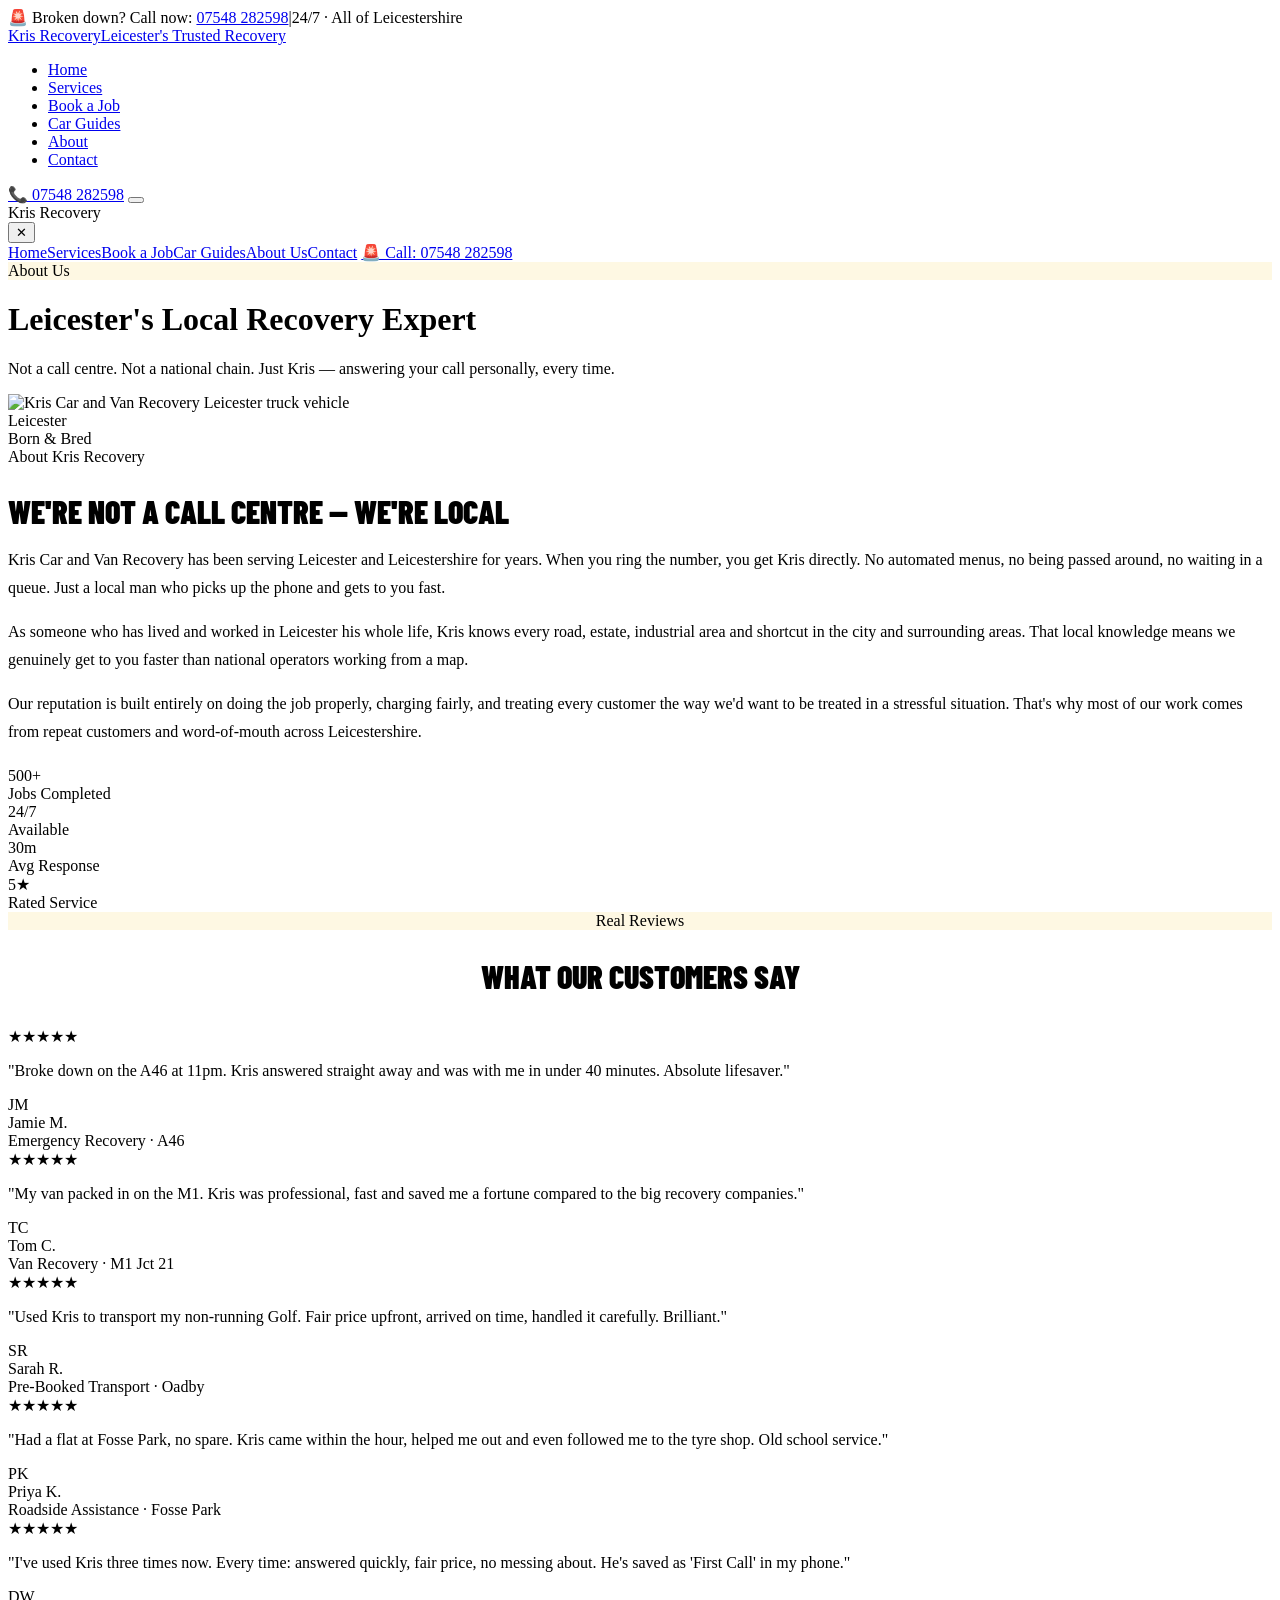
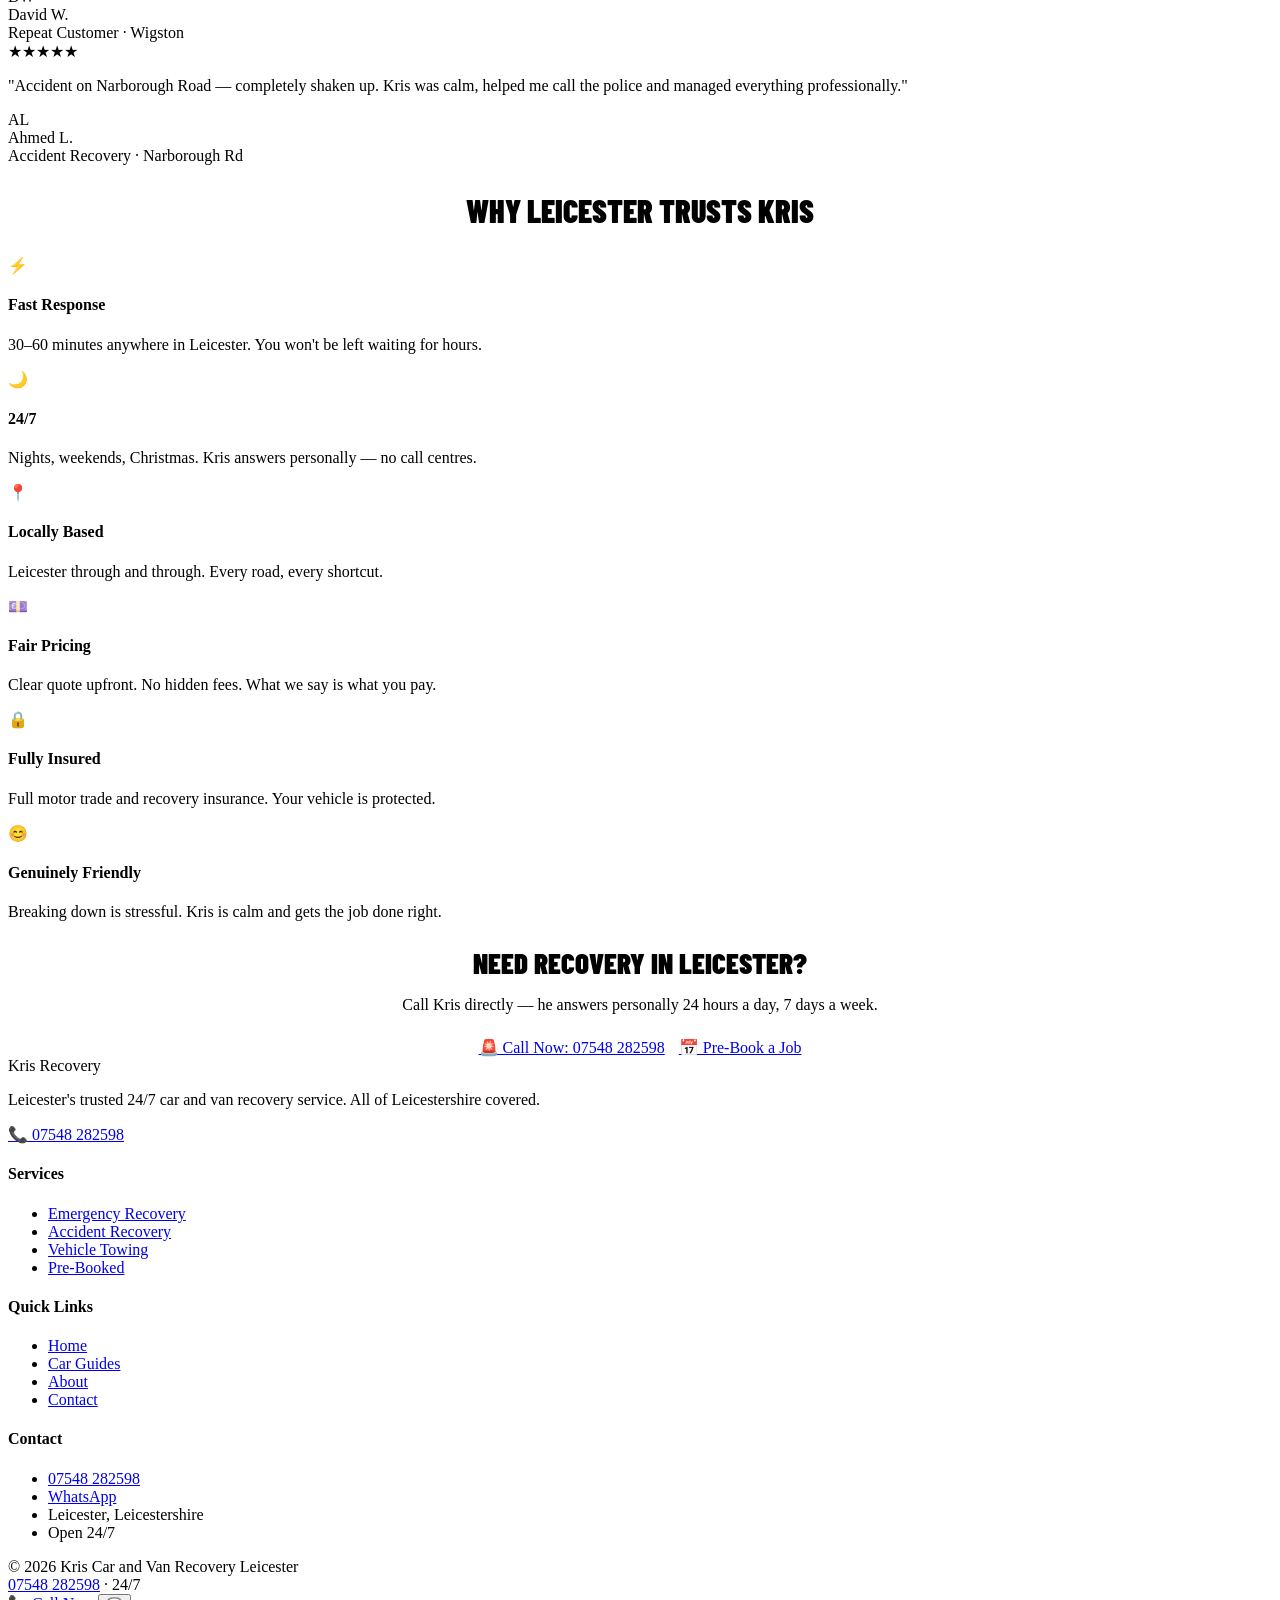
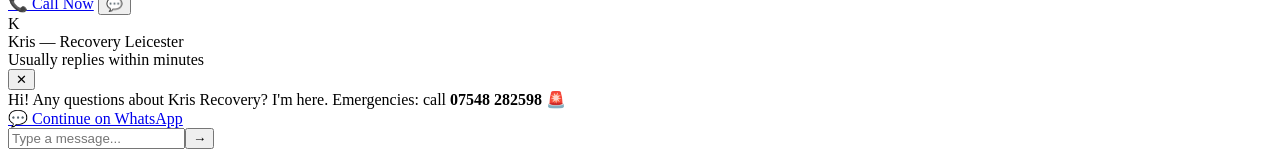
==== about.html @ b83d5dfd "Add files via upload" ====
<!DOCTYPE html>
<html lang="en">
<head>
<meta charset="UTF-8">
<meta name="viewport" content="width=device-width, initial-scale=1.0">
<meta name="theme-color" content="#0d1b2a">
<title>About Kris Recovery Leicester | Local Trusted Car &amp; Van Recovery Service</title>
<meta name="description" content="Kris Car and Van Recovery — Leicester's local, trusted 24/7 recovery service. Fully insured, fast response, fair pricing. Read customer reviews and find out why Leicester trusts Kris.">
<meta name="robots" content="index, follow">
<link rel="canonical" href="https://www.krisrecovery.co.uk/about.html">
<link rel="preconnect" href="https://fonts.googleapis.com">
<link rel="preconnect" href="https://fonts.gstatic.com" crossorigin>
<link href="https://fonts.googleapis.com/css2?family=Barlow+Condensed:wght@400;600;700;800;900&family=Barlow:wght@400;500;600;700&display=swap" rel="stylesheet">
<link rel="stylesheet" href="css/style.css">
</head>
<body>
<div class="topbar">🚨 Broken down? Call now: <a href="tel:07548282598">07548 282598</a><span class="sep">|</span>24/7 · All of Leicestershire</div>
<nav class="site-nav">
  <div class="nav-inner">
    <a href="index.html" class="nav-logo">Kris Recovery<span>Leicester's Trusted Recovery</span></a>
    <ul class="nav-links">
      <li><a href="index.html">Home</a></li>
      <li><a href="services.html">Services</a></li>
      <li><a href="booking.html">Book a Job</a></li>
      <li><a href="guides.html">Car Guides</a></li>
      <li><a href="about.html" class="active">About</a></li>
      <li><a href="contact.html">Contact</a></li>
    </ul>
    <a href="tel:07548282598" class="nav-phone">📞 07548 282598</a>
    <button class="hamburger" onclick="toggleMenu()"><span></span><span></span><span></span></button>
  </div>
</nav>
<nav class="mobile-nav" id="mobileNav">
  <div class="mobile-nav-top"><div class="mobile-nav-logo">Kris <span>Recovery</span></div><button class="mobile-nav-close" onclick="toggleMenu()">✕</button></div>
  <a href="index.html" onclick="toggleMenu()">Home</a><a href="services.html" onclick="toggleMenu()">Services</a><a href="booking.html" onclick="toggleMenu()">Book a Job</a><a href="guides.html" onclick="toggleMenu()">Car Guides</a><a href="about.html" onclick="toggleMenu()">About Us</a><a href="contact.html" onclick="toggleMenu()">Contact</a>
  <a href="tel:07548282598" class="mobile-call">🚨 Call: 07548 282598</a>
</nav>

<div class="page-hero">
  <div class="section-label" style="color:var(--yellow);background:rgba(245,197,24,0.12);border-color:rgba(245,197,24,0.3)">About Us</div>
  <h1>Leicester's Local Recovery Expert</h1>
  <p>Not a call centre. Not a national chain. Just Kris — answering your call personally, every time.</p>
</div>

<section>
  <div class="container">
    <div class="about-grid">
      <div class="about-img-wrap">
        <img src="https://images.unsplash.com/photo-1609521263047-f8f205293f24?w=700&q=80&auto=format&fit=crop" alt="Kris Car and Van Recovery Leicester truck vehicle" loading="lazy">
        <div class="about-float">Leicester<br>Born &amp; Bred</div>
      </div>
      <div>
        <div class="section-label">About Kris Recovery</div>
        <h2 style="font-family:'Barlow Condensed',sans-serif;font-size:2rem;font-weight:900;text-transform:uppercase;margin-bottom:14px">We're Not a Call Centre — We're Local</h2>
        <div class="section-divider"></div>
        <p style="color:var(--text2);margin-bottom:14px;line-height:1.74">Kris Car and Van Recovery has been serving Leicester and Leicestershire for years. When you ring the number, you get Kris directly. No automated menus, no being passed around, no waiting in a queue. Just a local man who picks up the phone and gets to you fast.</p>
        <p style="color:var(--text2);margin-bottom:14px;line-height:1.74">As someone who has lived and worked in Leicester his whole life, Kris knows every road, estate, industrial area and shortcut in the city and surrounding areas. That local knowledge means we genuinely get to you faster than national operators working from a map.</p>
        <p style="color:var(--text2);margin-bottom:22px;line-height:1.74">Our reputation is built entirely on doing the job properly, charging fairly, and treating every customer the way we'd want to be treated in a stressful situation. That's why most of our work comes from repeat customers and word-of-mouth across Leicestershire.</p>
        <div class="about-stats">
          <div class="astat"><div class="astat-num">500+</div><div class="astat-lbl">Jobs Completed</div></div>
          <div class="astat"><div class="astat-num">24/7</div><div class="astat-lbl">Available</div></div>
          <div class="astat"><div class="astat-num">30m</div><div class="astat-lbl">Avg Response</div></div>
          <div class="astat"><div class="astat-num">5★</div><div class="astat-lbl">Rated Service</div></div>
        </div>
      </div>
    </div>
  </div>
</section>

<!-- TESTIMONIALS -->
<section class="testimonials-section">
  <div class="container">
    <div style="text-align:center;margin-bottom:32px">
      <div class="section-label" style="color:var(--yellow);background:rgba(245,197,24,0.12);border-color:rgba(245,197,24,0.3)">Real Reviews</div>
      <h2 style="font-family:'Barlow Condensed',sans-serif;font-size:2rem;font-weight:900;text-transform:uppercase;color:var(--white)">What Our Customers Say</h2>
      <div class="section-divider center"></div>
    </div>
    <div class="testimonials-grid">
      <div class="tcard"><div class="tcard-stars">★★★★★</div><p class="tcard-text">"Broke down on the A46 at 11pm. Kris answered straight away and was with me in under 40 minutes. Absolute lifesaver."</p><div class="tcard-author"><div class="tcard-avatar">JM</div><div><div class="tcard-name">Jamie M.</div><div class="tcard-meta">Emergency Recovery · A46</div></div></div></div>
      <div class="tcard"><div class="tcard-stars">★★★★★</div><p class="tcard-text">"My van packed in on the M1. Kris was professional, fast and saved me a fortune compared to the big recovery companies."</p><div class="tcard-author"><div class="tcard-avatar">TC</div><div><div class="tcard-name">Tom C.</div><div class="tcard-meta">Van Recovery · M1 Jct 21</div></div></div></div>
      <div class="tcard"><div class="tcard-stars">★★★★★</div><p class="tcard-text">"Used Kris to transport my non-running Golf. Fair price upfront, arrived on time, handled it carefully. Brilliant."</p><div class="tcard-author"><div class="tcard-avatar">SR</div><div><div class="tcard-name">Sarah R.</div><div class="tcard-meta">Pre-Booked Transport · Oadby</div></div></div></div>
      <div class="tcard"><div class="tcard-stars">★★★★★</div><p class="tcard-text">"Had a flat at Fosse Park, no spare. Kris came within the hour, helped me out and even followed me to the tyre shop. Old school service."</p><div class="tcard-author"><div class="tcard-avatar">PK</div><div><div class="tcard-name">Priya K.</div><div class="tcard-meta">Roadside Assistance · Fosse Park</div></div></div></div>
      <div class="tcard"><div class="tcard-stars">★★★★★</div><p class="tcard-text">"I've used Kris three times now. Every time: answered quickly, fair price, no messing about. He's saved as 'First Call' in my phone."</p><div class="tcard-author"><div class="tcard-avatar">DW</div><div><div class="tcard-name">David W.</div><div class="tcard-meta">Repeat Customer · Wigston</div></div></div></div>
      <div class="tcard"><div class="tcard-stars">★★★★★</div><p class="tcard-text">"Accident on Narborough Road — completely shaken up. Kris was calm, helped me call the police and managed everything professionally."</p><div class="tcard-author"><div class="tcard-avatar">AL</div><div><div class="tcard-name">Ahmed L.</div><div class="tcard-meta">Accident Recovery · Narborough Rd</div></div></div></div>
    </div>
  </div>
</section>

<!-- WHY CHOOSE -->
<section class="why-section">
  <div class="container">
    <div style="text-align:center;margin-bottom:8px">
      <h2 style="font-family:'Barlow Condensed',sans-serif;font-size:2rem;font-weight:900;text-transform:uppercase;color:var(--white)">Why Leicester Trusts Kris</h2>
      <div class="section-divider center"></div>
    </div>
    <div class="why-grid">
      <div class="why-item"><div class="why-icon">⚡</div><h4>Fast Response</h4><p>30–60 minutes anywhere in Leicester. You won't be left waiting for hours.</p></div>
      <div class="why-item"><div class="why-icon">🌙</div><h4>24/7</h4><p>Nights, weekends, Christmas. Kris answers personally — no call centres.</p></div>
      <div class="why-item"><div class="why-icon">📍</div><h4>Locally Based</h4><p>Leicester through and through. Every road, every shortcut.</p></div>
      <div class="why-item"><div class="why-icon">💷</div><h4>Fair Pricing</h4><p>Clear quote upfront. No hidden fees. What we say is what you pay.</p></div>
      <div class="why-item"><div class="why-icon">🔒</div><h4>Fully Insured</h4><p>Full motor trade and recovery insurance. Your vehicle is protected.</p></div>
      <div class="why-item"><div class="why-icon">😊</div><h4>Genuinely Friendly</h4><p>Breaking down is stressful. Kris is calm and gets the job done right.</p></div>
    </div>
  </div>
</section>

<section>
  <div class="container" style="text-align:center">
    <h2 style="font-family:'Barlow Condensed',sans-serif;font-size:1.8rem;font-weight:900;text-transform:uppercase;margin-bottom:14px">Need Recovery in Leicester?</h2>
    <p style="color:var(--text2);margin-bottom:24px">Call Kris directly — he answers personally 24 hours a day, 7 days a week.</p>
    <div style="display:flex;gap:14px;justify-content:center;flex-wrap:wrap">
      <a href="tel:07548282598" class="btn btn-emergency btn-lg">🚨 Call Now: 07548 282598</a>
      <a href="booking.html" class="btn btn-dark btn-lg">📅 Pre-Book a Job</a>
    </div>
  </div>
</section>

<footer class="site-footer">
  <div class="container">
    <div class="footer-grid">
      <div class="footer-brand"><div class="footer-logo-txt">Kris <span>Recovery</span></div><p>Leicester's trusted 24/7 car and van recovery service. All of Leicestershire covered.</p><a href="tel:07548282598" class="footer-phone-link">📞 07548 282598</a></div>
      <div class="footer-col"><h4>Services</h4><ul><li><a href="services.html">Emergency Recovery</a></li><li><a href="services.html">Accident Recovery</a></li><li><a href="services.html">Vehicle Towing</a></li><li><a href="booking.html">Pre-Booked</a></li></ul></div>
      <div class="footer-col"><h4>Quick Links</h4><ul><li><a href="index.html">Home</a></li><li><a href="guides.html">Car Guides</a></li><li><a href="about.html">About</a></li><li><a href="contact.html">Contact</a></li></ul></div>
      <div class="footer-col"><h4>Contact</h4><ul><li><a href="tel:07548282598">07548 282598</a></li><li><a href="https://wa.me/447548282598">WhatsApp</a></li><li>Leicester, Leicestershire</li><li>Open 24/7</li></ul></div>
    </div>
    <div class="footer-bottom"><div>© 2026 Kris Car and Van Recovery Leicester</div><div><a href="tel:07548282598">07548 282598</a> · 24/7</div></div>
  </div>
</footer>
<a href="tel:07548282598" class="float-call">📞 <span class="fl-label">Call Now</span></a>
<button class="chat-fab" onclick="toggleChat()">💬<span class="chat-fab-badge" id="chatBadge"></span></button>
<div class="chat-window" id="chatWindow">
  <div class="chat-head"><div class="chat-av">K</div><div class="chat-head-info"><div class="chat-hn">Kris — Recovery Leicester</div><div class="chat-hs">Usually replies within minutes</div></div><button class="chat-close" onclick="toggleChat()">✕</button></div>
  <div class="chat-msgs" id="chatMsgs"><div class="cmsg bot">Hi! Any questions about Kris Recovery? I'm here. Emergencies: call <strong>07548 282598</strong> 🚨</div></div>
  <a href="https://wa.me/447548282598" target="_blank" class="chat-wa">💬 Continue on WhatsApp</a>
  <div class="chat-inp-wrap"><input type="text" class="chat-inp" id="chatInput" placeholder="Type a message..."><button class="chat-send" onclick="sendChat()">→</button></div>
</div>
<script src="js/main.js"></script>
</body>
</html>
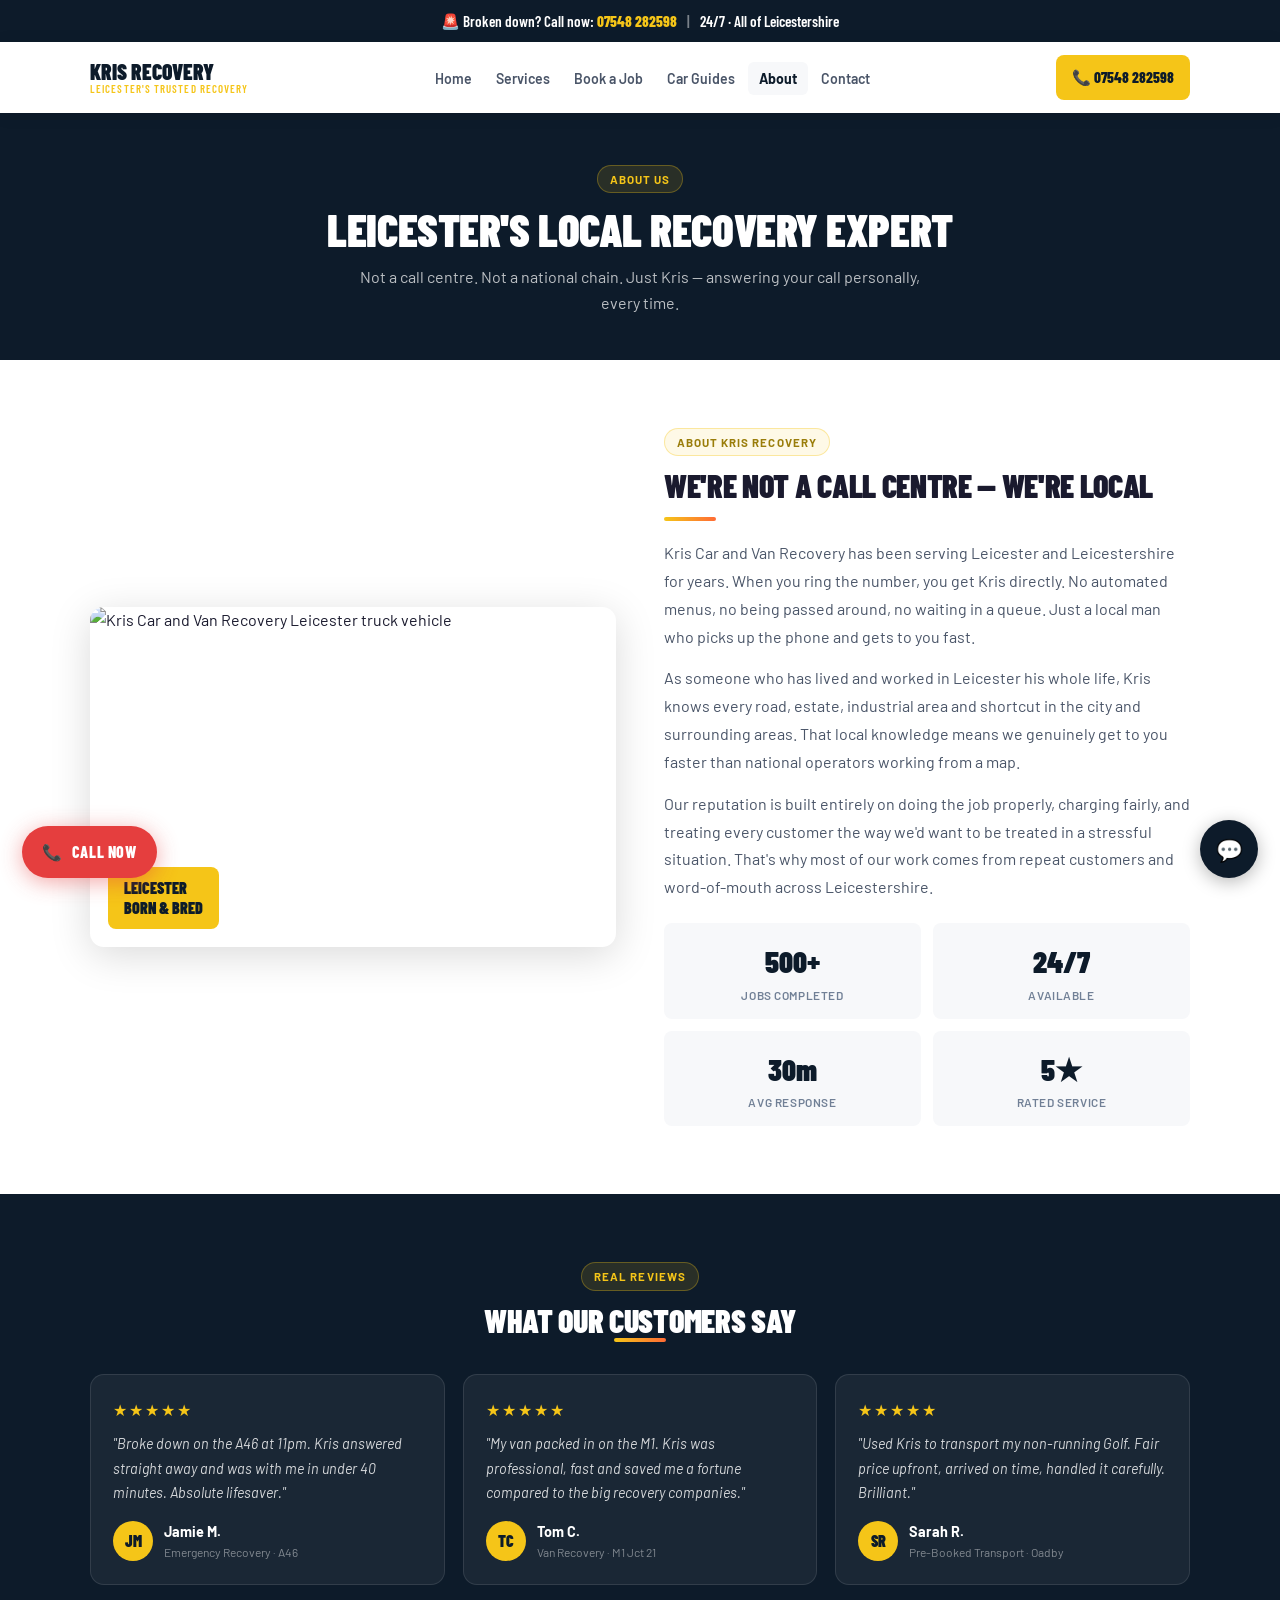
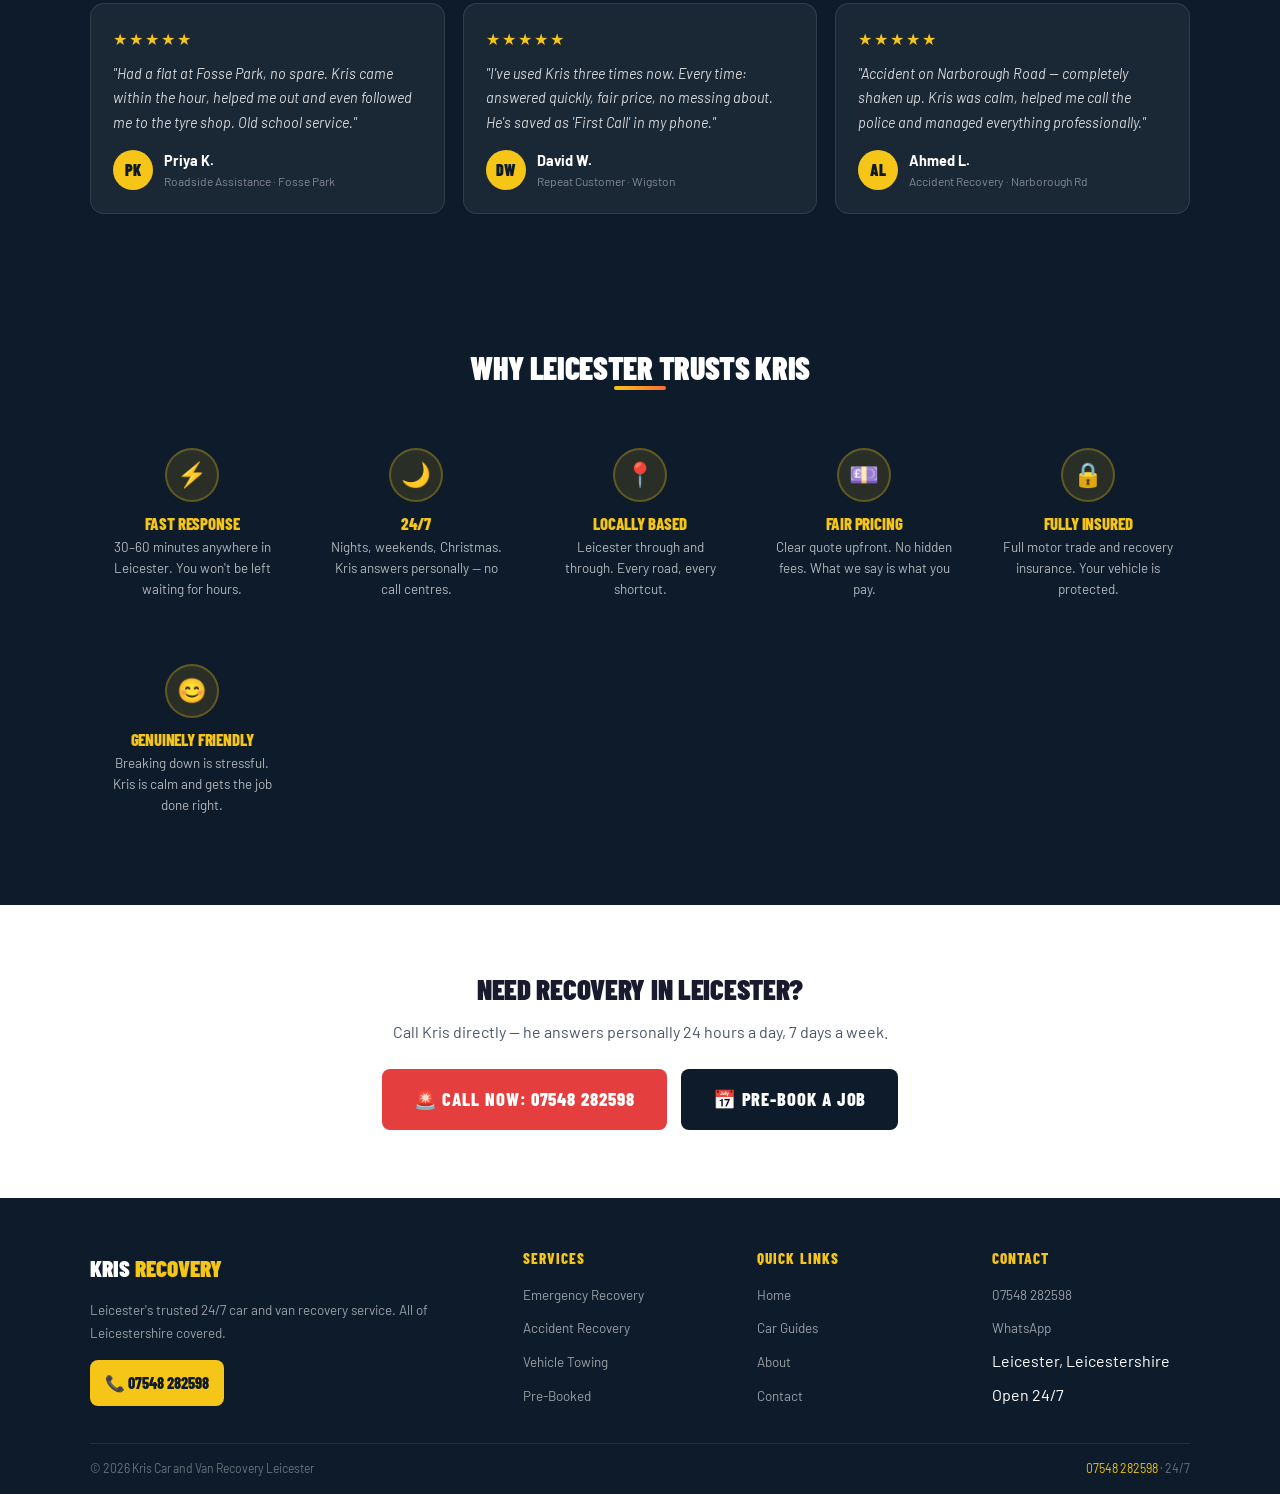
==== commit 3c608347: "Add files via upload" ====
--- a/about.html
+++ b/about.html
@@ -11,7 +11,7 @@
 <link rel="preconnect" href="https://fonts.googleapis.com">
 <link rel="preconnect" href="https://fonts.gstatic.com" crossorigin>
 <link href="https://fonts.googleapis.com/css2?family=Barlow+Condensed:wght@400;600;700;800;900&family=Barlow:wght@400;500;600;700&display=swap" rel="stylesheet">
-<link rel="stylesheet" href="css/style.css">
+<link rel="stylesheet" href="style.css">
 </head>
 <body>
 <div class="topbar">🚨 Broken down? Call now: <a href="tel:07548282598">07548 282598</a><span class="sep">|</span>24/7 · All of Leicestershire</div>
@@ -134,6 +134,6 @@
   <a href="https://wa.me/447548282598" target="_blank" class="chat-wa">💬 Continue on WhatsApp</a>
   <div class="chat-inp-wrap"><input type="text" class="chat-inp" id="chatInput" placeholder="Type a message..."><button class="chat-send" onclick="sendChat()">→</button></div>
 </div>
-<script src="js/main.js"></script>
+<script src="main.js"></script>
 </body>
 </html>
--- a/style.css
+++ b/style.css
@@ -0,0 +1,472 @@
+/* ═══════════════════════════════════════
+   KRIS CAR & VAN RECOVERY LEICESTER
+   Global Stylesheet — Mobile First
+   ═══════════════════════════════════════ */
+@import url('https://fonts.googleapis.com/css2?family=Barlow+Condensed:wght@400;600;700;800;900&family=Barlow:wght@400;500;600;700&display=swap');
+
+:root {
+  --navy:    #0d1b2a;
+  --navy2:   #1a2d42;
+  --navy3:   #243b55;
+  --yellow:  #f5c518;
+  --yellow2: #e6b800;
+  --orange:  #ff6b35;
+  --white:   #ffffff;
+  --off:     #f7f8fa;
+  --light:   #e8edf2;
+  --border:  #d1d9e0;
+  --text:    #1a1a2e;
+  --text2:   #4a5568;
+  --text3:   #718096;
+  --green:   #22c55e;
+  --red:     #e53e3e;
+  --r:       8px;
+  --r2:      14px;
+  --shadow:  0 2px 16px rgba(0,0,0,0.09);
+  --shadow2: 0 8px 40px rgba(0,0,0,0.15);
+}
+
+*, *::before, *::after { box-sizing: border-box; margin: 0; padding: 0; }
+html { scroll-behavior: smooth; -webkit-text-size-adjust: 100%; font-size: 16px; }
+body {
+  font-family: 'Barlow', sans-serif;
+  background: var(--white);
+  color: var(--text);
+  line-height: 1.6;
+  overflow-x: hidden;
+  -webkit-font-smoothing: antialiased;
+}
+img { max-width: 100%; height: auto; display: block; }
+a { color: inherit; text-decoration: none; }
+ul { list-style: none; }
+button { cursor: pointer; font-family: inherit; }
+input, select, textarea { font-family: inherit; }
+
+/* ── TYPOGRAPHY ── */
+h1, h2, h3, h4, h5 {
+  font-family: 'Barlow Condensed', sans-serif;
+  line-height: 1.1;
+  letter-spacing: -0.01em;
+}
+.section-label {
+  display: inline-flex; align-items: center; gap: 6px;
+  background: rgba(245,197,24,0.1); border: 1px solid rgba(245,197,24,0.35);
+  color: #9a7d0a; padding: 4px 12px; border-radius: 20px;
+  font-size: 0.72rem; font-weight: 700; text-transform: uppercase;
+  letter-spacing: 0.09em; margin-bottom: 12px;
+}
+.section-divider {
+  height: 4px; width: 52px;
+  background: linear-gradient(90deg, var(--yellow), var(--orange));
+  border-radius: 2px; margin-bottom: 18px;
+}
+.section-divider.center { margin-left: auto; margin-right: auto; }
+
+/* ── LAYOUT ── */
+.container     { max-width: 1140px; margin: 0 auto; padding: 0 20px; }
+.container--sm { max-width: 780px;  margin: 0 auto; padding: 0 20px; }
+section        { padding: 68px 0; }
+@media (max-width: 768px) { section { padding: 44px 0; } }
+
+/* ── BUTTONS ── */
+.btn {
+  display: inline-flex; align-items: center; justify-content: center; gap: 8px;
+  padding: 13px 26px; border-radius: var(--r);
+  font-family: 'Barlow Condensed', sans-serif; font-weight: 800;
+  font-size: 1.05rem; text-transform: uppercase; letter-spacing: 0.05em;
+  transition: all 0.18s; border: none; white-space: nowrap; text-decoration: none;
+}
+.btn-emergency {
+  background: var(--red); color: var(--white);
+  box-shadow: 0 0 0 0 rgba(229,62,62,0.45);
+  animation: emg-pulse 2.2s infinite;
+}
+.btn-emergency:hover { background: #c53030; transform: translateY(-2px); text-decoration: none; color: var(--white); }
+@keyframes emg-pulse {
+  0%, 100% { box-shadow: 0 0 0 0 rgba(229,62,62,0.45); }
+  55%       { box-shadow: 0 0 0 14px rgba(229,62,62,0); }
+}
+.btn-primary { background: var(--yellow); color: var(--navy); }
+.btn-primary:hover { background: var(--yellow2); transform: translateY(-2px); text-decoration: none; color: var(--navy); }
+.btn-dark { background: var(--navy); color: var(--white); }
+.btn-dark:hover { background: var(--navy2); transform: translateY(-2px); text-decoration: none; color: var(--white); }
+.btn-outline { background: transparent; color: var(--white); border: 2px solid rgba(255,255,255,0.45); }
+.btn-outline:hover { border-color: var(--yellow); color: var(--yellow); text-decoration: none; }
+.btn-lg  { padding: 16px 32px; font-size: 1.15rem; }
+.btn-xl  { padding: 20px 42px; font-size: 1.3rem; }
+.btn-block { width: 100%; }
+
+/* ── TOP BAR ── */
+.topbar {
+  background: var(--navy); color: var(--white);
+  text-align: center; padding: 9px 20px;
+  font-family: 'Barlow Condensed', sans-serif; font-size: 0.95rem; font-weight: 600;
+}
+.topbar a { color: var(--yellow); font-weight: 800; }
+.topbar .sep { opacity: 0.45; margin: 0 10px; }
+
+/* ── NAV ── */
+.site-nav {
+  background: var(--white); box-shadow: var(--shadow);
+  position: sticky; top: 0; z-index: 200;
+}
+.nav-inner {
+  display: flex; align-items: center; justify-content: space-between;
+  padding: 13px 20px; max-width: 1140px; margin: 0 auto; gap: 12px;
+}
+.nav-logo {
+  font-family: 'Barlow Condensed', sans-serif; font-weight: 900;
+  font-size: 1.35rem; text-transform: uppercase; color: var(--navy);
+  line-height: 1.1; text-decoration: none;
+}
+.nav-logo span { color: var(--yellow); display: block; font-size: 0.68rem; font-weight: 600; letter-spacing: 0.1em; }
+.nav-links { display: flex; gap: 2px; align-items: center; }
+.nav-links a {
+  padding: 8px 11px; border-radius: 6px; font-weight: 600; font-size: 0.88rem;
+  color: var(--text2); transition: all 0.18s;
+}
+.nav-links a:hover, .nav-links a.active { color: var(--navy); background: var(--off); text-decoration: none; }
+.nav-links a.active { font-weight: 700; }
+.nav-phone {
+  display: flex; align-items: center; gap: 7px;
+  background: var(--yellow); color: var(--navy);
+  padding: 10px 16px; border-radius: var(--r);
+  font-family: 'Barlow Condensed', sans-serif; font-weight: 800; font-size: 0.95rem;
+  text-transform: uppercase; transition: all 0.18s; white-space: nowrap;
+  text-decoration: none;
+}
+.nav-phone:hover { background: var(--yellow2); transform: translateY(-1px); text-decoration: none; color: var(--navy); }
+.hamburger { display: none; flex-direction: column; gap: 5px; padding: 8px; border: none; background: none; }
+.hamburger span { width: 24px; height: 2px; background: var(--navy); border-radius: 2px; transition: all 0.3s; display: block; }
+
+/* ── MOBILE MENU ── */
+.mobile-nav {
+  display: none; position: fixed; inset: 0; background: var(--navy);
+  z-index: 300; flex-direction: column; padding: 20px;
+  overflow-y: auto;
+}
+.mobile-nav.open { display: flex; }
+.mobile-nav-top { display: flex; justify-content: space-between; align-items: center; margin-bottom: 24px; }
+.mobile-nav-logo { font-family: 'Barlow Condensed', sans-serif; font-size: 1.3rem; font-weight: 900; color: var(--white); text-transform: uppercase; }
+.mobile-nav-logo span { color: var(--yellow); }
+.mobile-nav-close { background: none; border: none; color: var(--white); font-size: 1.8rem; padding: 4px; line-height: 1; }
+.mobile-nav a {
+  color: var(--white); font-family: 'Barlow Condensed', sans-serif;
+  font-size: 1.6rem; font-weight: 700; text-transform: uppercase;
+  padding: 14px 0; border-bottom: 1px solid rgba(255,255,255,0.1);
+  display: block; text-decoration: none;
+}
+.mobile-nav a:hover { color: var(--yellow); }
+.mobile-call {
+  margin-top: 24px; background: var(--red); color: var(--white);
+  text-align: center; border-radius: var(--r); padding: 16px;
+  font-family: 'Barlow Condensed', sans-serif; font-size: 1.4rem; font-weight: 900;
+  text-transform: uppercase; animation: emg-pulse 2.2s infinite;
+  text-decoration: none; display: block;
+}
+
+/* ── EMERGENCY STRIP ── */
+.emg-strip {
+  background: var(--red); color: var(--white);
+  text-align: center; padding: 11px 20px;
+  font-family: 'Barlow Condensed', sans-serif; font-weight: 800;
+  font-size: 1.05rem; text-transform: uppercase; letter-spacing: 0.05em;
+}
+.emg-strip a { color: var(--yellow); font-size: 1.15rem; }
+
+/* ── PAGE HERO (inner pages) ── */
+.page-hero {
+  background: var(--navy); color: var(--white);
+  padding: 52px 20px 44px; text-align: center;
+}
+.page-hero h1 { font-size: clamp(1.8rem, 4vw, 2.8rem); font-weight: 900; text-transform: uppercase; color: var(--white); margin-bottom: 10px; }
+.page-hero p  { color: rgba(255,255,255,0.72); max-width: 560px; margin: 0 auto; font-size: 1rem; }
+
+/* ── WHY SECTION ── */
+.why-section { background: var(--navy); color: var(--white); }
+.why-grid { display: grid; grid-template-columns: repeat(auto-fit, minmax(180px, 1fr)); gap: 20px; margin-top: 36px; }
+.why-item { text-align: center; padding: 22px 14px; }
+.why-icon {
+  width: 54px; height: 54px; background: rgba(245,197,24,0.12);
+  border: 2px solid rgba(245,197,24,0.28); border-radius: 50%;
+  display: flex; align-items: center; justify-content: center;
+  margin: 0 auto 12px; font-size: 1.5rem;
+}
+.why-item h4 { font-family: 'Barlow Condensed', sans-serif; font-size: 1.05rem; font-weight: 800; text-transform: uppercase; margin-bottom: 5px; color: var(--yellow); }
+.why-item p  { font-size: 0.84rem; color: rgba(255,255,255,0.68); line-height: 1.55; }
+
+/* ── TESTIMONIALS ── */
+.testimonials-section { background: var(--navy); color: var(--white); }
+.testimonials-grid { display: grid; grid-template-columns: repeat(auto-fit, minmax(272px, 1fr)); gap: 18px; margin-top: 32px; }
+.tcard {
+  background: rgba(255,255,255,0.055); border: 1px solid rgba(255,255,255,0.1);
+  border-radius: var(--r2); padding: 22px;
+}
+.tcard-stars  { color: var(--yellow); font-size: 1rem; letter-spacing: 2px; margin-bottom: 10px; }
+.tcard-text   { font-size: 0.9rem; line-height: 1.7; color: rgba(255,255,255,0.82); margin-bottom: 14px; font-style: italic; }
+.tcard-author { display: flex; align-items: center; gap: 11px; }
+.tcard-avatar {
+  width: 40px; height: 40px; border-radius: 50%; background: var(--yellow);
+  display: flex; align-items: center; justify-content: center;
+  font-family: 'Barlow Condensed', sans-serif; font-weight: 900; font-size: 1rem; color: var(--navy); flex-shrink: 0;
+}
+.tcard-name { font-weight: 700; font-size: 0.9rem; color: var(--white); }
+.tcard-meta { font-size: 0.75rem; color: rgba(255,255,255,0.45); }
+
+/* ── AREAS ── */
+.areas-grid { display: grid; grid-template-columns: repeat(auto-fill, minmax(155px, 1fr)); gap: 9px; margin-top: 26px; }
+.area-tag {
+  background: var(--white); border: 1.5px solid var(--border);
+  border-radius: var(--r); padding: 9px 12px; text-align: center;
+  font-weight: 600; font-size: 0.86rem; color: var(--text2); transition: all 0.18s;
+}
+.area-tag:hover { border-color: var(--yellow); color: var(--navy); background: rgba(245,197,24,0.05); }
+
+/* ── FAQ ── */
+.faq-list { max-width: 750px; margin: 28px auto 0; }
+.faq-item { background: var(--white); border: 1px solid var(--border); border-radius: var(--r); margin-bottom: 8px; overflow: hidden; }
+.faq-q {
+  width: 100%; background: none; border: none; padding: 17px 18px;
+  text-align: left; font-family: 'Barlow Condensed', sans-serif;
+  font-weight: 700; font-size: 1.02rem; text-transform: uppercase;
+  color: var(--navy); cursor: pointer;
+  display: flex; justify-content: space-between; align-items: center; gap: 14px;
+}
+.faq-q:hover { color: var(--orange); }
+.faq-icon { flex-shrink: 0; font-size: 1.1rem; color: var(--text3); transition: transform 0.22s; }
+.faq-item.open .faq-icon { transform: rotate(45deg); color: var(--yellow2); }
+.faq-a { display: none; padding: 0 18px 16px; font-size: 0.9rem; color: var(--text2); line-height: 1.72; }
+.faq-item.open .faq-a { display: block; }
+
+/* ── FORMS ── */
+.form-card {
+  background: var(--white); border-radius: var(--r2);
+  box-shadow: var(--shadow2); padding: 26px;
+  border-top: 4px solid var(--yellow);
+}
+.form-card-title { font-family: 'Barlow Condensed', sans-serif; font-size: 1.45rem; font-weight: 900; text-transform: uppercase; color: var(--navy); margin-bottom: 18px; }
+.form-group { margin-bottom: 13px; }
+.form-group label { display: block; font-size: 0.79rem; font-weight: 700; color: var(--navy); margin-bottom: 5px; text-transform: uppercase; letter-spacing: 0.04em; }
+.form-group input,
+.form-group select,
+.form-group textarea {
+  width: 100%; padding: 11px 13px; border: 1.5px solid var(--border);
+  border-radius: var(--r); font-size: 0.94rem; color: var(--text);
+  background: var(--white); transition: border-color 0.18s; appearance: none;
+}
+.form-group input:focus,
+.form-group select:focus,
+.form-group textarea:focus { outline: none; border-color: var(--yellow); }
+.form-group textarea { resize: vertical; min-height: 88px; }
+.form-group select {
+  background-image: url("data:image/svg+xml,%3Csvg xmlns='http://www.w3.org/2000/svg' width='12' height='8'%3E%3Cpath d='M1 1l5 5 5-5' stroke='%234a5568' stroke-width='1.5' fill='none'/%3E%3C/svg%3E");
+  background-repeat: no-repeat; background-position: right 13px center;
+}
+.form-row { display: grid; grid-template-columns: 1fr 1fr; gap: 12px; }
+.form-submit {
+  width: 100%; padding: 14px; background: var(--navy); color: var(--white);
+  border: none; border-radius: var(--r); font-family: 'Barlow Condensed', sans-serif;
+  font-weight: 900; font-size: 1.2rem; text-transform: uppercase; letter-spacing: 0.04em;
+  cursor: pointer; transition: all 0.18s; margin-top: 4px;
+}
+.form-submit:hover { background: var(--yellow); color: var(--navy); }
+.form-note { font-size: 0.76rem; color: var(--text3); text-align: center; margin-top: 9px; }
+
+/* ── CALENDAR ── */
+.cal-wrap { border: 1.5px solid var(--border); border-radius: var(--r); padding: 12px; }
+.cal-header { display: flex; align-items: center; justify-content: space-between; margin-bottom: 10px; }
+.cal-nav { background: none; border: 1.5px solid var(--border); border-radius: 6px; width: 30px; height: 30px; font-size: 0.9rem; cursor: pointer; color: var(--text2); transition: all 0.15s; }
+.cal-nav:hover { background: var(--yellow); border-color: var(--yellow); color: var(--navy); }
+.cal-title { font-family: 'Barlow Condensed', sans-serif; font-weight: 700; font-size: 0.95rem; text-transform: uppercase; }
+.cal-grid { display: grid; grid-template-columns: repeat(7, 1fr); gap: 3px; }
+.cal-dh { text-align: center; font-size: 0.65rem; font-weight: 700; color: var(--text3); text-transform: uppercase; padding: 3px 0; }
+.cal-d {
+  text-align: center; padding: 7px 3px; border-radius: 5px;
+  font-size: 0.82rem; cursor: pointer; border: 1.5px solid transparent;
+  font-weight: 500; transition: all 0.14s;
+}
+.cal-d:hover:not(.empty):not(.past) { background: var(--light); border-color: var(--yellow); }
+.cal-d.selected { background: var(--navy); color: var(--white); font-weight: 700; }
+.cal-d.today { border-color: var(--yellow); font-weight: 700; }
+.cal-d.past { color: var(--border); cursor: default; }
+.cal-d.empty { cursor: default; }
+.time-slots { display: grid; grid-template-columns: repeat(3, 1fr); gap: 7px; margin-top: 10px; }
+.tslot {
+  padding: 8px 4px; border: 1.5px solid var(--border); border-radius: 6px;
+  text-align: center; font-size: 0.78rem; font-weight: 600; cursor: pointer; transition: all 0.14s; color: var(--text2);
+}
+.tslot:hover { border-color: var(--yellow); color: var(--navy); }
+.tslot.selected { background: var(--yellow); border-color: var(--yellow); color: var(--navy); font-weight: 700; }
+
+/* ── HIGHLIGHT BOX ── */
+.highlight-box {
+  background: linear-gradient(135deg, var(--navy), var(--navy2));
+  color: var(--white); border-radius: var(--r2); padding: 36px;
+  text-align: center; margin-top: 44px;
+}
+.highlight-box h3 { font-family: 'Barlow Condensed', sans-serif; font-size: 1.8rem; font-weight: 900; text-transform: uppercase; margin-bottom: 10px; color: var(--white); }
+.highlight-box p  { color: rgba(255,255,255,0.75); margin-bottom: 22px; }
+
+/* ── STAT STRIP ── */
+.stat-strip { background: var(--yellow); padding: 20px 0; }
+.stat-grid { display: grid; grid-template-columns: repeat(4, 1fr); max-width: 1140px; margin: 0 auto; padding: 0 20px; }
+.stat-item { text-align: center; padding: 6px 10px; border-right: 1px solid rgba(0,0,0,0.1); }
+.stat-item:last-child { border-right: none; }
+.stat-num { font-family: 'Barlow Condensed', sans-serif; font-size: 2.1rem; font-weight: 900; color: var(--navy); line-height: 1; }
+.stat-lbl { font-size: 0.73rem; font-weight: 700; text-transform: uppercase; letter-spacing: 0.06em; color: var(--navy); opacity: 0.72; }
+
+/* ── FOOTER ── */
+.site-footer { background: var(--navy); color: var(--white); padding: 52px 0 0; }
+.footer-grid { display: grid; grid-template-columns: 2fr 1fr 1fr 1fr; gap: 36px; padding-bottom: 36px; }
+.footer-brand p { font-size: 0.84rem; color: rgba(255,255,255,0.58); line-height: 1.68; margin: 12px 0 16px; }
+.footer-logo-txt { font-family: 'Barlow Condensed', sans-serif; font-weight: 900; font-size: 1.45rem; text-transform: uppercase; }
+.footer-logo-txt span { color: var(--yellow); }
+.footer-phone-link { display: inline-flex; align-items: center; gap: 7px; background: var(--yellow); color: var(--navy); padding: 10px 15px; border-radius: var(--r); font-family: 'Barlow Condensed', sans-serif; font-weight: 800; font-size: 1rem; text-decoration: none; }
+.footer-phone-link:hover { background: var(--yellow2); text-decoration: none; color: var(--navy); }
+.footer-col h4 { font-family: 'Barlow Condensed', sans-serif; font-weight: 800; font-size: 0.95rem; text-transform: uppercase; letter-spacing: 0.07em; margin-bottom: 14px; color: var(--yellow); }
+.footer-col ul { display: flex; flex-direction: column; gap: 8px; }
+.footer-col li a { font-size: 0.84rem; color: rgba(255,255,255,0.58); transition: color 0.18s; }
+.footer-col li a:hover { color: var(--yellow); text-decoration: none; }
+.footer-bottom {
+  border-top: 1px solid rgba(255,255,255,0.08);
+  padding: 15px 0; display: flex; justify-content: space-between;
+  align-items: center; flex-wrap: wrap; gap: 10px;
+  font-size: 0.76rem; color: rgba(255,255,255,0.38);
+}
+.footer-bottom a { color: var(--yellow); }
+
+/* ── FLOATING CALL BUTTON ── */
+.float-call {
+  position: fixed; bottom: 22px; left: 22px; z-index: 998;
+  display: flex; align-items: center; gap: 9px;
+  background: var(--red); color: var(--white);
+  padding: 13px 20px; border-radius: 40px;
+  box-shadow: 0 4px 22px rgba(229,62,62,0.45);
+  font-family: 'Barlow Condensed', sans-serif; font-weight: 800;
+  font-size: 1rem; text-transform: uppercase; letter-spacing: 0.04em;
+  animation: emg-pulse 2.5s infinite; text-decoration: none;
+  -webkit-tap-highlight-color: transparent;
+}
+.float-call:hover { background: #c53030; transform: translateY(-2px); text-decoration: none; color: var(--white); }
+.float-call .fl-label { }
+@media (max-width: 480px) { .float-call .fl-label { display: none; } }
+
+/* ── CHAT FAB ── */
+.chat-fab {
+  position: fixed; bottom: 22px; right: 22px; z-index: 998;
+  width: 58px; height: 58px; background: var(--navy); color: var(--white);
+  border-radius: 50%; display: flex; align-items: center; justify-content: center;
+  box-shadow: 0 4px 18px rgba(0,0,0,0.28); cursor: pointer; border: none;
+  font-size: 1.35rem; transition: all 0.2s;
+}
+.chat-fab:hover { background: var(--yellow); color: var(--navy); transform: scale(1.1); }
+.chat-fab-badge {
+  position: absolute; top: -3px; right: -3px; width: 17px; height: 17px;
+  background: var(--red); border-radius: 50%; border: 2px solid var(--white);
+  display: none; animation: emg-pulse 2s infinite;
+}
+.chat-fab-badge.show { display: block; }
+
+/* ── CHAT WINDOW ── */
+.chat-window {
+  position: fixed; bottom: 90px; right: 22px; z-index: 998;
+  width: 310px; background: var(--white); border-radius: var(--r2);
+  box-shadow: 0 10px 44px rgba(0,0,0,0.22); display: none;
+  flex-direction: column; overflow: hidden; border: 1px solid var(--border);
+}
+.chat-window.open { display: flex; }
+.chat-head { background: var(--navy); color: var(--white); padding: 13px 15px; display: flex; align-items: center; gap: 10px; }
+.chat-av { width: 34px; height: 34px; background: var(--yellow); border-radius: 50%; display: flex; align-items: center; justify-content: center; font-family: 'Barlow Condensed', sans-serif; font-weight: 900; color: var(--navy); font-size: 0.95rem; flex-shrink: 0; }
+.chat-head-info { flex: 1; }
+.chat-hn   { font-weight: 700; font-size: 0.9rem; }
+.chat-hs   { font-size: 0.7rem; opacity: 0.65; display: flex; align-items: center; gap: 4px; }
+.chat-hs::before { content: ''; width: 6px; height: 6px; background: var(--green); border-radius: 50%; display: inline-block; }
+.chat-close { background: none; border: none; color: rgba(255,255,255,0.55); font-size: 1.15rem; cursor: pointer; padding: 3px; }
+.chat-msgs { padding: 14px; min-height: 150px; max-height: 260px; overflow-y: auto; display: flex; flex-direction: column; gap: 9px; }
+.cmsg { max-width: 84%; font-size: 0.84rem; line-height: 1.5; padding: 8px 11px; border-radius: 11px; }
+.cmsg.bot  { background: var(--off); color: var(--text); align-self: flex-start; border-bottom-left-radius: 2px; }
+.cmsg.user { background: var(--navy); color: var(--white); align-self: flex-end; border-bottom-right-radius: 2px; }
+.chat-wa { display: flex; align-items: center; gap: 7px; padding: 9px 14px; background: #25d366; color: var(--white); font-size: 0.8rem; font-weight: 700; justify-content: center; text-decoration: none; }
+.chat-wa:hover { background: #1da851; text-decoration: none; color: var(--white); }
+.chat-inp-wrap { padding: 11px; border-top: 1px solid var(--border); display: flex; gap: 7px; }
+.chat-inp { flex: 1; padding: 8px 11px; border: 1.5px solid var(--border); border-radius: 18px; font-size: 0.86rem; outline: none; transition: border-color 0.18s; }
+.chat-inp:focus { border-color: var(--yellow); }
+.chat-send { width: 34px; height: 34px; background: var(--navy); color: var(--white); border: none; border-radius: 50%; display: flex; align-items: center; justify-content: center; cursor: pointer; font-size: 0.88rem; transition: background 0.18s; flex-shrink: 0; }
+.chat-send:hover { background: var(--yellow); color: var(--navy); }
+
+/* ── MODAL ── */
+.modal-overlay { position: fixed; inset: 0; background: rgba(0,0,0,0.58); z-index: 500; display: none; align-items: center; justify-content: center; padding: 20px; }
+.modal-overlay.open { display: flex; }
+.modal-box { background: var(--white); border-radius: var(--r2); padding: 34px; max-width: 400px; width: 100%; text-align: center; box-shadow: var(--shadow2); }
+.modal-ico { font-size: 2.8rem; margin-bottom: 12px; }
+.modal-box h3 { font-family: 'Barlow Condensed', sans-serif; font-size: 1.55rem; font-weight: 900; text-transform: uppercase; margin-bottom: 9px; color: var(--navy); }
+.modal-box p  { font-size: 0.9rem; color: var(--text2); line-height: 1.65; margin-bottom: 20px; }
+.modal-close { background: var(--navy); color: var(--white); border: none; padding: 11px 26px; border-radius: var(--r); font-family: 'Barlow Condensed', sans-serif; font-weight: 700; font-size: 1rem; text-transform: uppercase; cursor: pointer; }
+
+/* ── SERVICE CARDS ── */
+.svc-grid { display: grid; grid-template-columns: repeat(auto-fit, minmax(272px, 1fr)); gap: 20px; margin-top: 36px; }
+.svc-card { background: var(--white); border: 1px solid var(--border); border-radius: var(--r2); overflow: hidden; box-shadow: var(--shadow); transition: all 0.22s; }
+.svc-card:hover { transform: translateY(-4px); box-shadow: var(--shadow2); }
+.svc-img { height: 185px; overflow: hidden; position: relative; background: var(--light); }
+.svc-img img { width: 100%; height: 100%; object-fit: cover; transition: transform 0.4s; }
+.svc-card:hover .svc-img img { transform: scale(1.05); }
+.svc-badge { position: absolute; top: 11px; left: 11px; padding: 3px 9px; border-radius: 18px; font-size: 0.68rem; font-weight: 800; text-transform: uppercase; letter-spacing: 0.06em; }
+.badge-red  { background: var(--red);   color: var(--white); }
+.badge-navy { background: var(--navy);  color: var(--white); }
+.badge-grn  { background: var(--green); color: var(--white); }
+.svc-body { padding: 18px; }
+.svc-body h3 { font-family: 'Barlow Condensed', sans-serif; font-size: 1.25rem; font-weight: 800; text-transform: uppercase; margin-bottom: 7px; color: var(--navy); }
+.svc-body p  { font-size: 0.88rem; color: var(--text2); line-height: 1.6; margin-bottom: 12px; }
+.svc-link { font-size: 0.83rem; font-weight: 700; color: var(--navy); display: inline-flex; align-items: center; gap: 4px; }
+.svc-link:hover { color: var(--orange); text-decoration: none; }
+
+/* ── GUIDE CARDS ── */
+.guide-grid { display: grid; grid-template-columns: repeat(auto-fill, minmax(295px, 1fr)); gap: 20px; margin-top: 32px; }
+.guide-card { background: var(--white); border: 1px solid var(--border); border-radius: var(--r2); overflow: hidden; box-shadow: var(--shadow); transition: all 0.22s; }
+.guide-card:hover { transform: translateY(-3px); box-shadow: var(--shadow2); }
+.guide-card-top { background: var(--navy); padding: 22px 18px; display: flex; align-items: center; gap: 13px; }
+.guide-icon { width: 46px; height: 46px; background: rgba(245,197,24,0.14); border-radius: 9px; display: flex; align-items: center; justify-content: center; font-size: 1.35rem; flex-shrink: 0; }
+.guide-card-top h3 { font-family: 'Barlow Condensed', sans-serif; font-size: 1.1rem; font-weight: 800; text-transform: uppercase; color: var(--white); line-height: 1.2; }
+.guide-body { padding: 17px 18px; }
+.guide-body p  { font-size: 0.86rem; color: var(--text2); line-height: 1.65; margin-bottom: 11px; }
+.guide-steps   { display: flex; flex-direction: column; gap: 5px; margin-bottom: 12px; }
+.guide-steps li { font-size: 0.83rem; color: var(--text2); display: flex; gap: 8px; align-items: flex-start; padding: 4px 0; border-bottom: 1px solid var(--light); }
+.guide-steps li::before { content: '→'; color: var(--yellow2); font-weight: 700; flex-shrink: 0; margin-top: 1px; }
+.guide-cta { font-size: 0.83rem; font-weight: 700; color: var(--navy); display: inline-flex; align-items: center; gap: 4px; }
+.guide-cta:hover { color: var(--orange); text-decoration: none; }
+
+/* ── ABOUT GRID ── */
+.about-grid { display: grid; grid-template-columns: 1fr 1fr; gap: 48px; align-items: center; }
+.about-img-wrap { position: relative; border-radius: var(--r2); overflow: hidden; box-shadow: var(--shadow2); }
+.about-img-wrap img { width: 100%; height: 340px; object-fit: cover; }
+.about-float { position: absolute; bottom: 18px; left: 18px; background: var(--yellow); color: var(--navy); padding: 11px 16px; border-radius: var(--r); font-family: 'Barlow Condensed', sans-serif; font-weight: 900; font-size: 1rem; text-transform: uppercase; line-height: 1.25; }
+.about-stats { display: grid; grid-template-columns: 1fr 1fr; gap: 12px; margin-top: 22px; }
+.astat { background: var(--off); border-radius: var(--r); padding: 14px; text-align: center; }
+.astat-num { font-family: 'Barlow Condensed', sans-serif; font-size: 1.9rem; font-weight: 900; color: var(--navy); }
+.astat-lbl { font-size: 0.74rem; font-weight: 600; text-transform: uppercase; letter-spacing: 0.05em; color: var(--text3); }
+
+/* ── CONTACT ── */
+.contact-item { display: flex; align-items: flex-start; gap: 13px; margin-bottom: 22px; }
+.contact-icon { width: 42px; height: 42px; background: var(--yellow); border-radius: var(--r); display: flex; align-items: center; justify-content: center; font-size: 1.1rem; flex-shrink: 0; }
+.contact-item h4 { font-weight: 700; font-size: 0.92rem; margin-bottom: 2px; }
+.contact-item p  { font-size: 0.86rem; color: var(--text2); }
+.contact-item a  { color: var(--navy); font-weight: 600; }
+.contact-item a:hover { color: var(--orange); }
+
+/* ── RESPONSIVE ── */
+@media (max-width: 960px) {
+  .stat-grid { grid-template-columns: repeat(2, 1fr); }
+  .stat-item:nth-child(2) { border-right: none; }
+  .footer-grid { grid-template-columns: 1fr 1fr; }
+  .about-grid  { grid-template-columns: 1fr; }
+}
+@media (max-width: 768px) {
+  .nav-links   { display: none; }
+  .hamburger   { display: flex; }
+  .form-row    { grid-template-columns: 1fr; }
+  .time-slots  { grid-template-columns: repeat(2, 1fr); }
+}
+@media (max-width: 520px) {
+  .stat-grid   { grid-template-columns: 1fr 1fr; }
+  .footer-grid { grid-template-columns: 1fr; }
+}
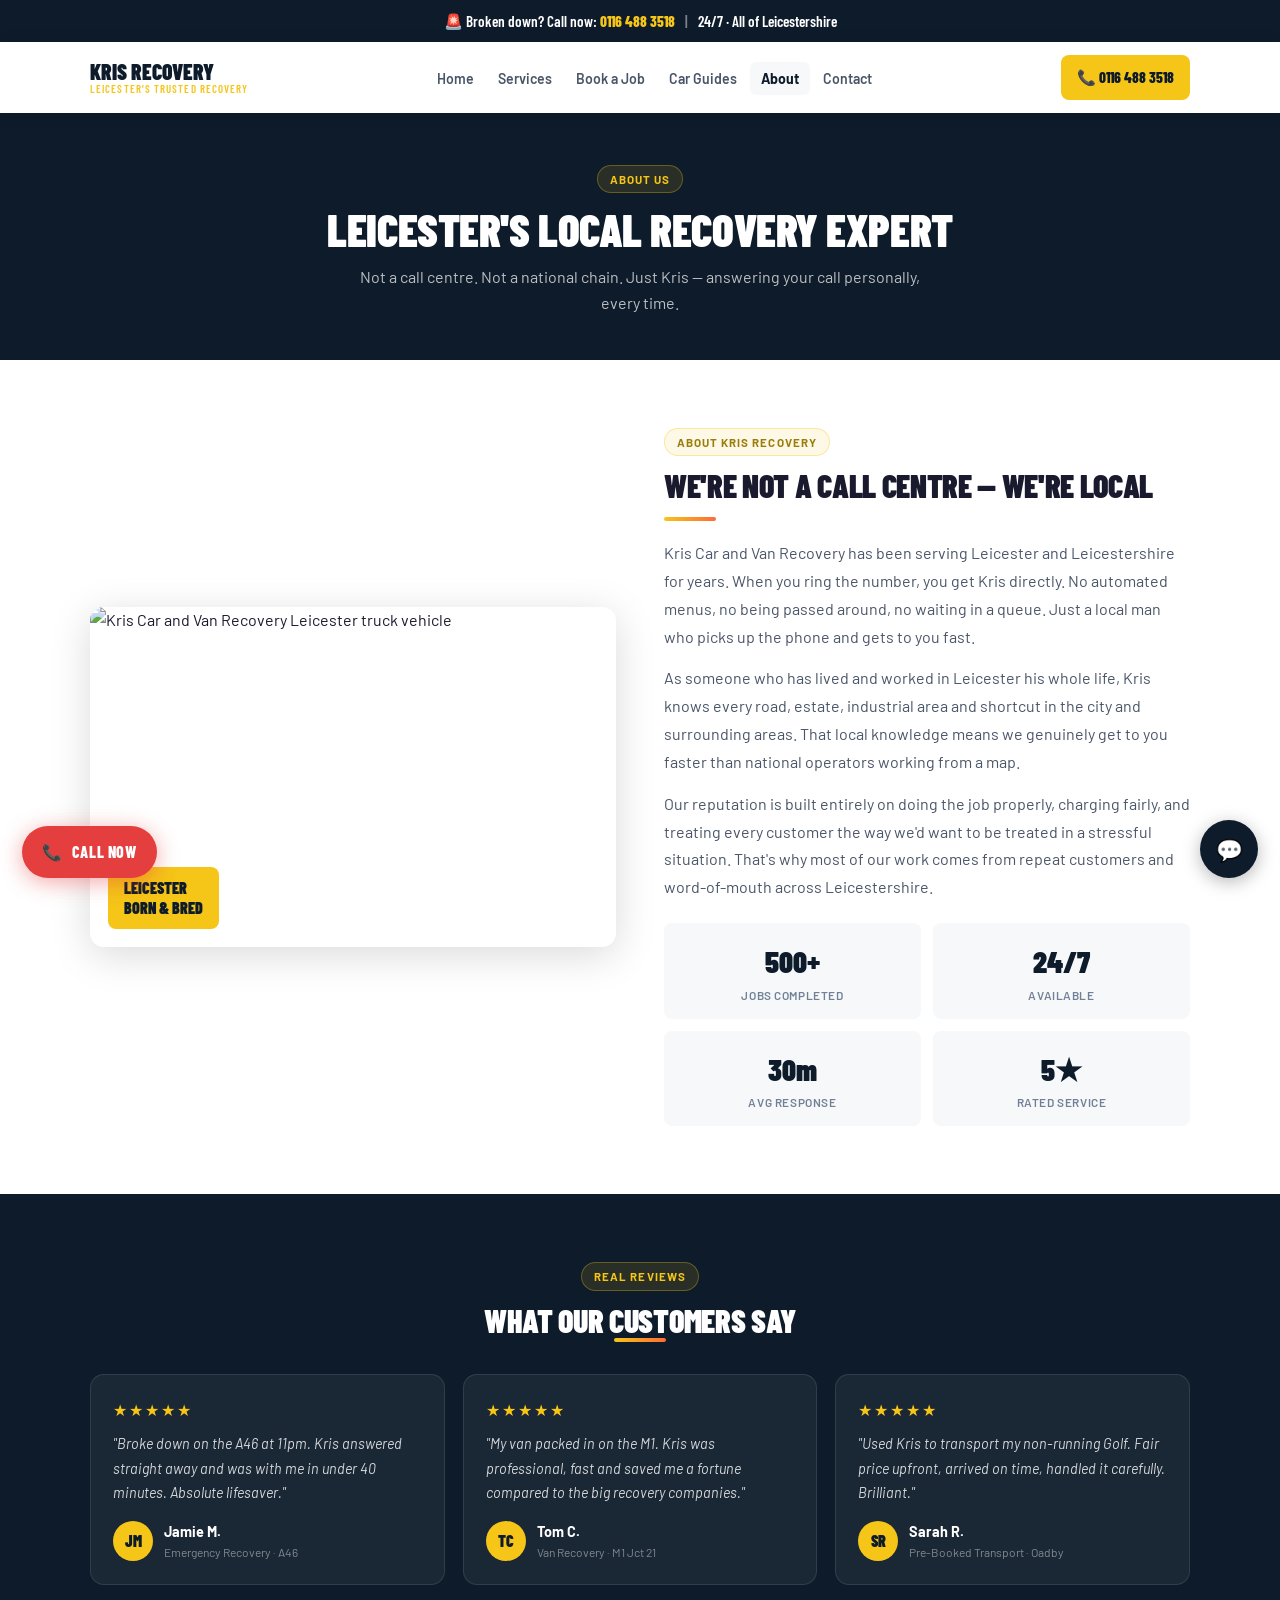
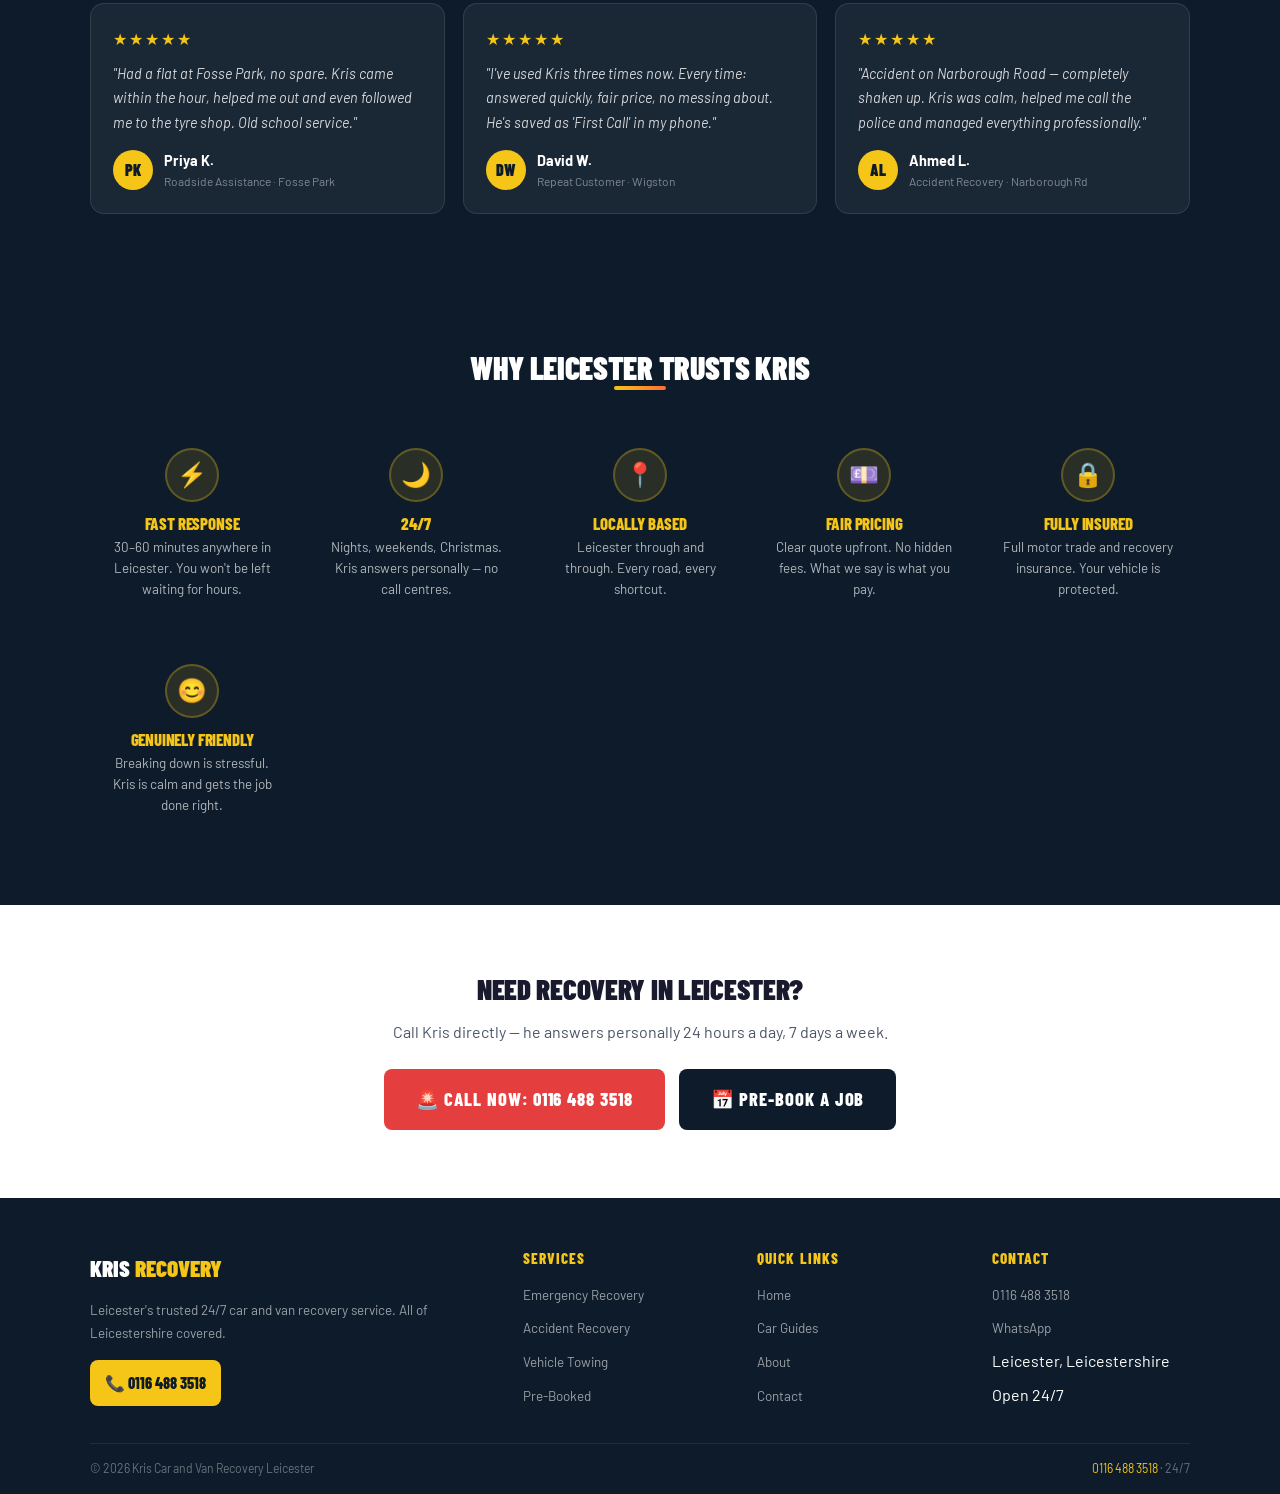
==== commit 93fd6f91: "Add files via upload" ====
--- a/about.html
+++ b/about.html
@@ -4,17 +4,29 @@
 <meta charset="UTF-8">
 <meta name="viewport" content="width=device-width, initial-scale=1.0">
 <meta name="theme-color" content="#0d1b2a">
-<title>About Kris Recovery Leicester | Local Trusted Car &amp; Van Recovery Service</title>
+<title>About Leicester Car &amp; Van Recovery | Kris Recovery — Trusted &amp; Local</title>
 <meta name="description" content="Kris Car and Van Recovery — Leicester's local, trusted 24/7 recovery service. Fully insured, fast response, fair pricing. Read customer reviews and find out why Leicester trusts Kris.">
 <meta name="robots" content="index, follow">
-<link rel="canonical" href="https://www.krisrecovery.co.uk/about.html">
+<link rel="canonical" href="https://www.leicester-car-recovery.co.uk/about.html">
 <link rel="preconnect" href="https://fonts.googleapis.com">
 <link rel="preconnect" href="https://fonts.gstatic.com" crossorigin>
 <link href="https://fonts.googleapis.com/css2?family=Barlow+Condensed:wght@400;600;700;800;900&family=Barlow:wght@400;500;600;700&display=swap" rel="stylesheet">
 <link rel="stylesheet" href="style.css">
+<script type="application/ld+json">
+{"@context":"https://schema.org","@type":"BreadcrumbList","itemListElement":[{"@type":"ListItem","position":1,"name":"Home","item":"https://www.leicester-car-recovery.co.uk/"},{"@type":"ListItem","position":2,"name":"About Us","item":"https://www.leicester-car-recovery.co.uk/about.html"}]}
+</script>
+<meta property="og:url" content="https://www.leicester-car-recovery.co.uk/about.html">
+<meta property="og:locale" content="en_GB">
+<meta name="twitter:card" content="summary_large_image">
+<meta name="twitter:title" content="About Leicester Car &amp; Van Recovery | Kris Recovery — Trusted &amp; Local">
+<meta name="twitter:description" content="Kris Car and Van Recovery — Leicester's local 24/7 recovery service. Fully insured, fast response, fair pricing. Read why Leicester trusts Kris.">
+<meta name="geo.region" content="GB-LEC">
+<meta name="geo.placename" content="Leicester">
+<meta name="geo.position" content="52.6369;-1.1398">
+<meta name="ICBM" content="52.6369, -1.1398">
 </head>
 <body>
-<div class="topbar">🚨 Broken down? Call now: <a href="tel:07548282598">07548 282598</a><span class="sep">|</span>24/7 · All of Leicestershire</div>
+<div class="topbar">🚨 Broken down? Call now: <a href="tel:01164883518">0116 488 3518</a><span class="sep">|</span>24/7 · All of Leicestershire</div>
 <nav class="site-nav">
   <div class="nav-inner">
     <a href="index.html" class="nav-logo">Kris Recovery<span>Leicester's Trusted Recovery</span></a>
@@ -26,14 +38,14 @@
       <li><a href="about.html" class="active">About</a></li>
       <li><a href="contact.html">Contact</a></li>
     </ul>
-    <a href="tel:07548282598" class="nav-phone">📞 07548 282598</a>
+    <a href="tel:01164883518" class="nav-phone">📞 0116 488 3518</a>
     <button class="hamburger" onclick="toggleMenu()"><span></span><span></span><span></span></button>
   </div>
 </nav>
 <nav class="mobile-nav" id="mobileNav">
   <div class="mobile-nav-top"><div class="mobile-nav-logo">Kris <span>Recovery</span></div><button class="mobile-nav-close" onclick="toggleMenu()">✕</button></div>
   <a href="index.html" onclick="toggleMenu()">Home</a><a href="services.html" onclick="toggleMenu()">Services</a><a href="booking.html" onclick="toggleMenu()">Book a Job</a><a href="guides.html" onclick="toggleMenu()">Car Guides</a><a href="about.html" onclick="toggleMenu()">About Us</a><a href="contact.html" onclick="toggleMenu()">Contact</a>
-  <a href="tel:07548282598" class="mobile-call">🚨 Call: 07548 282598</a>
+  <a href="tel:01164883518" class="mobile-call">🚨 Call: 0116 488 3518</a>
 </nav>
 
 <div class="page-hero">
@@ -109,7 +121,7 @@
     <h2 style="font-family:'Barlow Condensed',sans-serif;font-size:1.8rem;font-weight:900;text-transform:uppercase;margin-bottom:14px">Need Recovery in Leicester?</h2>
     <p style="color:var(--text2);margin-bottom:24px">Call Kris directly — he answers personally 24 hours a day, 7 days a week.</p>
     <div style="display:flex;gap:14px;justify-content:center;flex-wrap:wrap">
-      <a href="tel:07548282598" class="btn btn-emergency btn-lg">🚨 Call Now: 07548 282598</a>
+      <a href="tel:01164883518" class="btn btn-emergency btn-lg">🚨 Call Now: 0116 488 3518</a>
       <a href="booking.html" class="btn btn-dark btn-lg">📅 Pre-Book a Job</a>
     </div>
   </div>
@@ -118,20 +130,20 @@
 <footer class="site-footer">
   <div class="container">
     <div class="footer-grid">
-      <div class="footer-brand"><div class="footer-logo-txt">Kris <span>Recovery</span></div><p>Leicester's trusted 24/7 car and van recovery service. All of Leicestershire covered.</p><a href="tel:07548282598" class="footer-phone-link">📞 07548 282598</a></div>
+      <div class="footer-brand"><div class="footer-logo-txt">Kris <span>Recovery</span></div><p>Leicester's trusted 24/7 car and van recovery service. All of Leicestershire covered.</p><a href="tel:01164883518" class="footer-phone-link">📞 0116 488 3518</a></div>
       <div class="footer-col"><h4>Services</h4><ul><li><a href="services.html">Emergency Recovery</a></li><li><a href="services.html">Accident Recovery</a></li><li><a href="services.html">Vehicle Towing</a></li><li><a href="booking.html">Pre-Booked</a></li></ul></div>
       <div class="footer-col"><h4>Quick Links</h4><ul><li><a href="index.html">Home</a></li><li><a href="guides.html">Car Guides</a></li><li><a href="about.html">About</a></li><li><a href="contact.html">Contact</a></li></ul></div>
-      <div class="footer-col"><h4>Contact</h4><ul><li><a href="tel:07548282598">07548 282598</a></li><li><a href="https://wa.me/447548282598">WhatsApp</a></li><li>Leicester, Leicestershire</li><li>Open 24/7</li></ul></div>
+      <div class="footer-col"><h4>Contact</h4><ul><li><a href="tel:01164883518">0116 488 3518</a></li><li><a href="https://wa.me/441164883518">WhatsApp</a></li><li>Leicester, Leicestershire</li><li>Open 24/7</li></ul></div>
     </div>
-    <div class="footer-bottom"><div>© 2026 Kris Car and Van Recovery Leicester</div><div><a href="tel:07548282598">07548 282598</a> · 24/7</div></div>
+    <div class="footer-bottom"><div>© 2026 Kris Car and Van Recovery Leicester</div><div><a href="tel:01164883518">0116 488 3518</a> · 24/7</div></div>
   </div>
 </footer>
-<a href="tel:07548282598" class="float-call">📞 <span class="fl-label">Call Now</span></a>
+<a href="tel:01164883518" class="float-call">📞 <span class="fl-label">Call Now</span></a>
 <button class="chat-fab" onclick="toggleChat()">💬<span class="chat-fab-badge" id="chatBadge"></span></button>
 <div class="chat-window" id="chatWindow">
   <div class="chat-head"><div class="chat-av">K</div><div class="chat-head-info"><div class="chat-hn">Kris — Recovery Leicester</div><div class="chat-hs">Usually replies within minutes</div></div><button class="chat-close" onclick="toggleChat()">✕</button></div>
-  <div class="chat-msgs" id="chatMsgs"><div class="cmsg bot">Hi! Any questions about Kris Recovery? I'm here. Emergencies: call <strong>07548 282598</strong> 🚨</div></div>
-  <a href="https://wa.me/447548282598" target="_blank" class="chat-wa">💬 Continue on WhatsApp</a>
+  <div class="chat-msgs" id="chatMsgs"><div class="cmsg bot">Hi! Any questions about Kris Recovery? I'm here. Emergencies: call <strong>0116 488 3518</strong> 🚨</div></div>
+  <a href="https://wa.me/441164883518" target="_blank" rel="noopener noreferrer" class="chat-wa">💬 Continue on WhatsApp</a>
   <div class="chat-inp-wrap"><input type="text" class="chat-inp" id="chatInput" placeholder="Type a message..."><button class="chat-send" onclick="sendChat()">→</button></div>
 </div>
 <script src="main.js"></script>
--- a/style.css
+++ b/style.css
@@ -243,6 +243,7 @@
   background: var(--white); border-radius: var(--r2);
   box-shadow: var(--shadow2); padding: 26px;
   border-top: 4px solid var(--yellow);
+  min-width: 0; width: 100%; overflow: hidden;
 }
 .form-card-title { font-family: 'Barlow Condensed', sans-serif; font-size: 1.45rem; font-weight: 900; text-transform: uppercase; color: var(--navy); margin-bottom: 18px; }
 .form-group { margin-bottom: 13px; }
@@ -250,9 +251,10 @@
 .form-group input,
 .form-group select,
 .form-group textarea {
-  width: 100%; padding: 11px 13px; border: 1.5px solid var(--border);
+  width: 100%; max-width: 100%; padding: 11px 13px; border: 1.5px solid var(--border);
   border-radius: var(--r); font-size: 0.94rem; color: var(--text);
   background: var(--white); transition: border-color 0.18s; appearance: none;
+  box-sizing: border-box;
 }
 .form-group input:focus,
 .form-group select:focus,
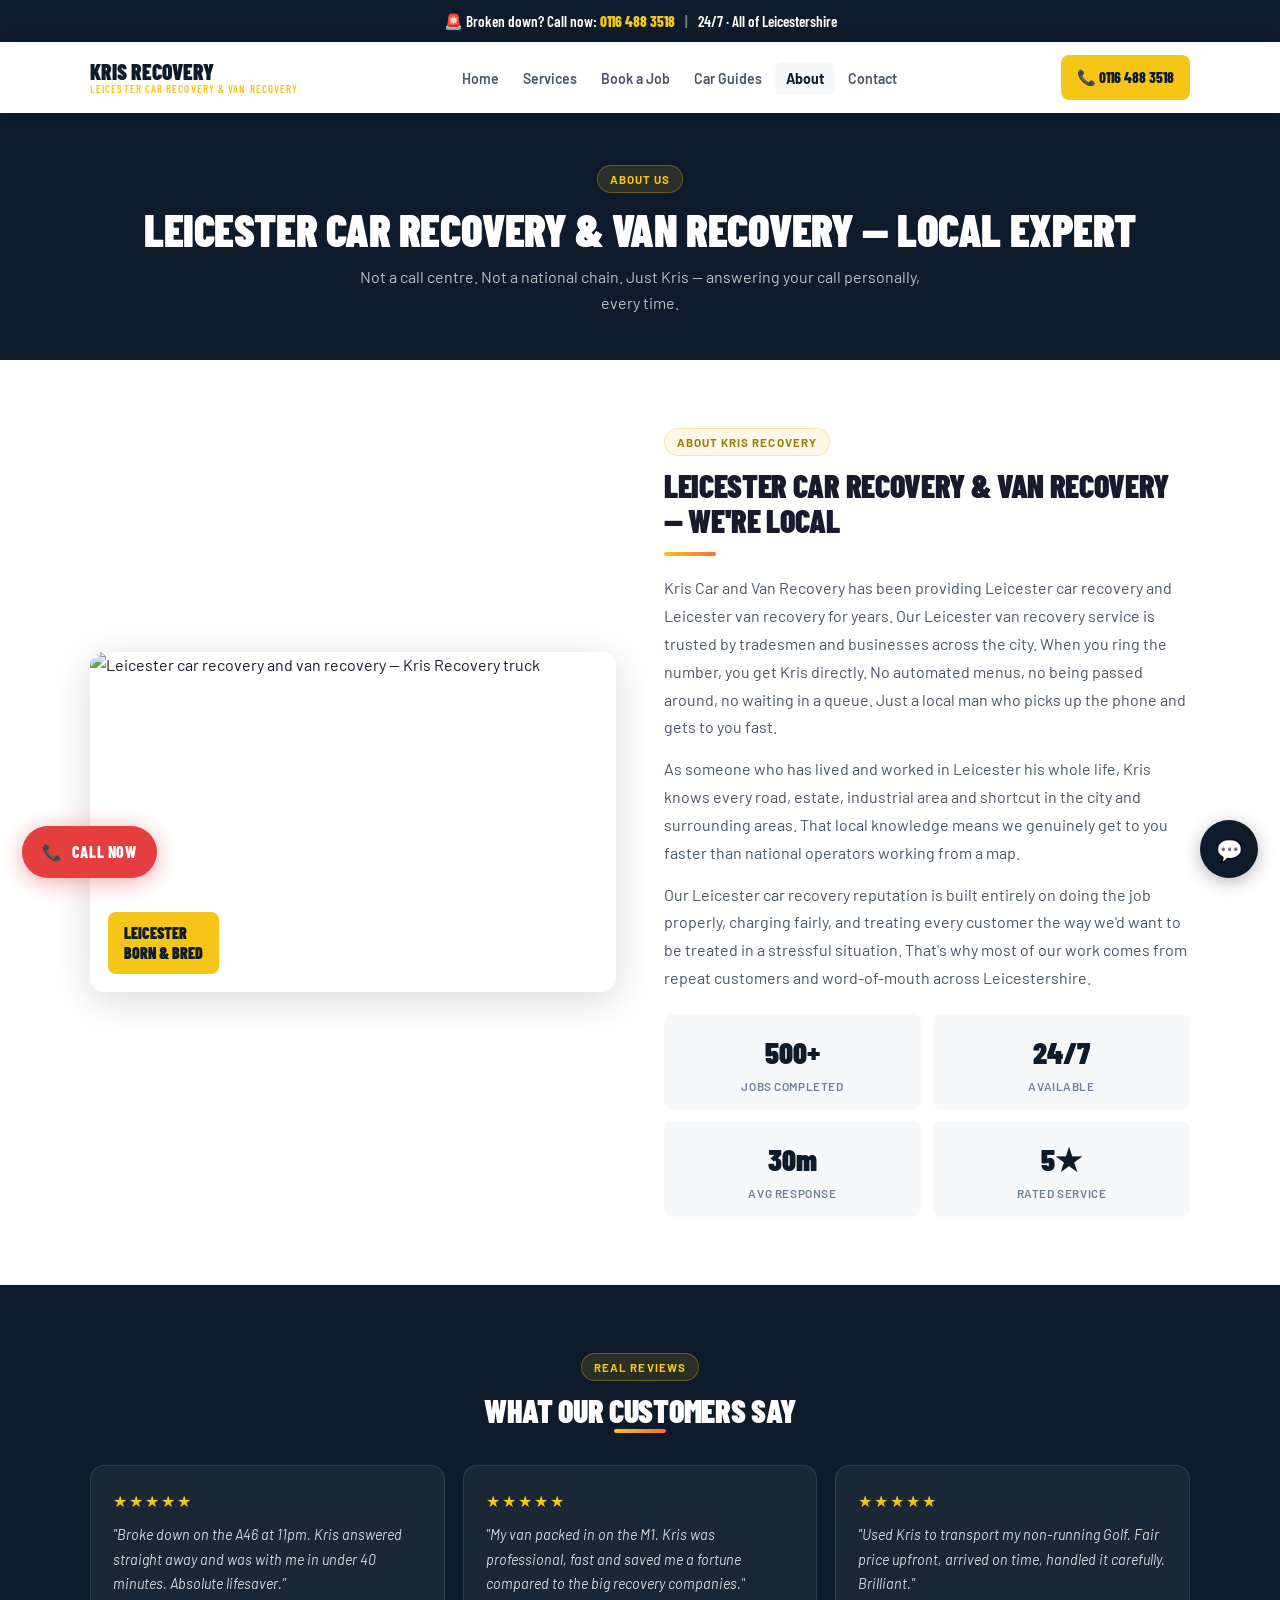
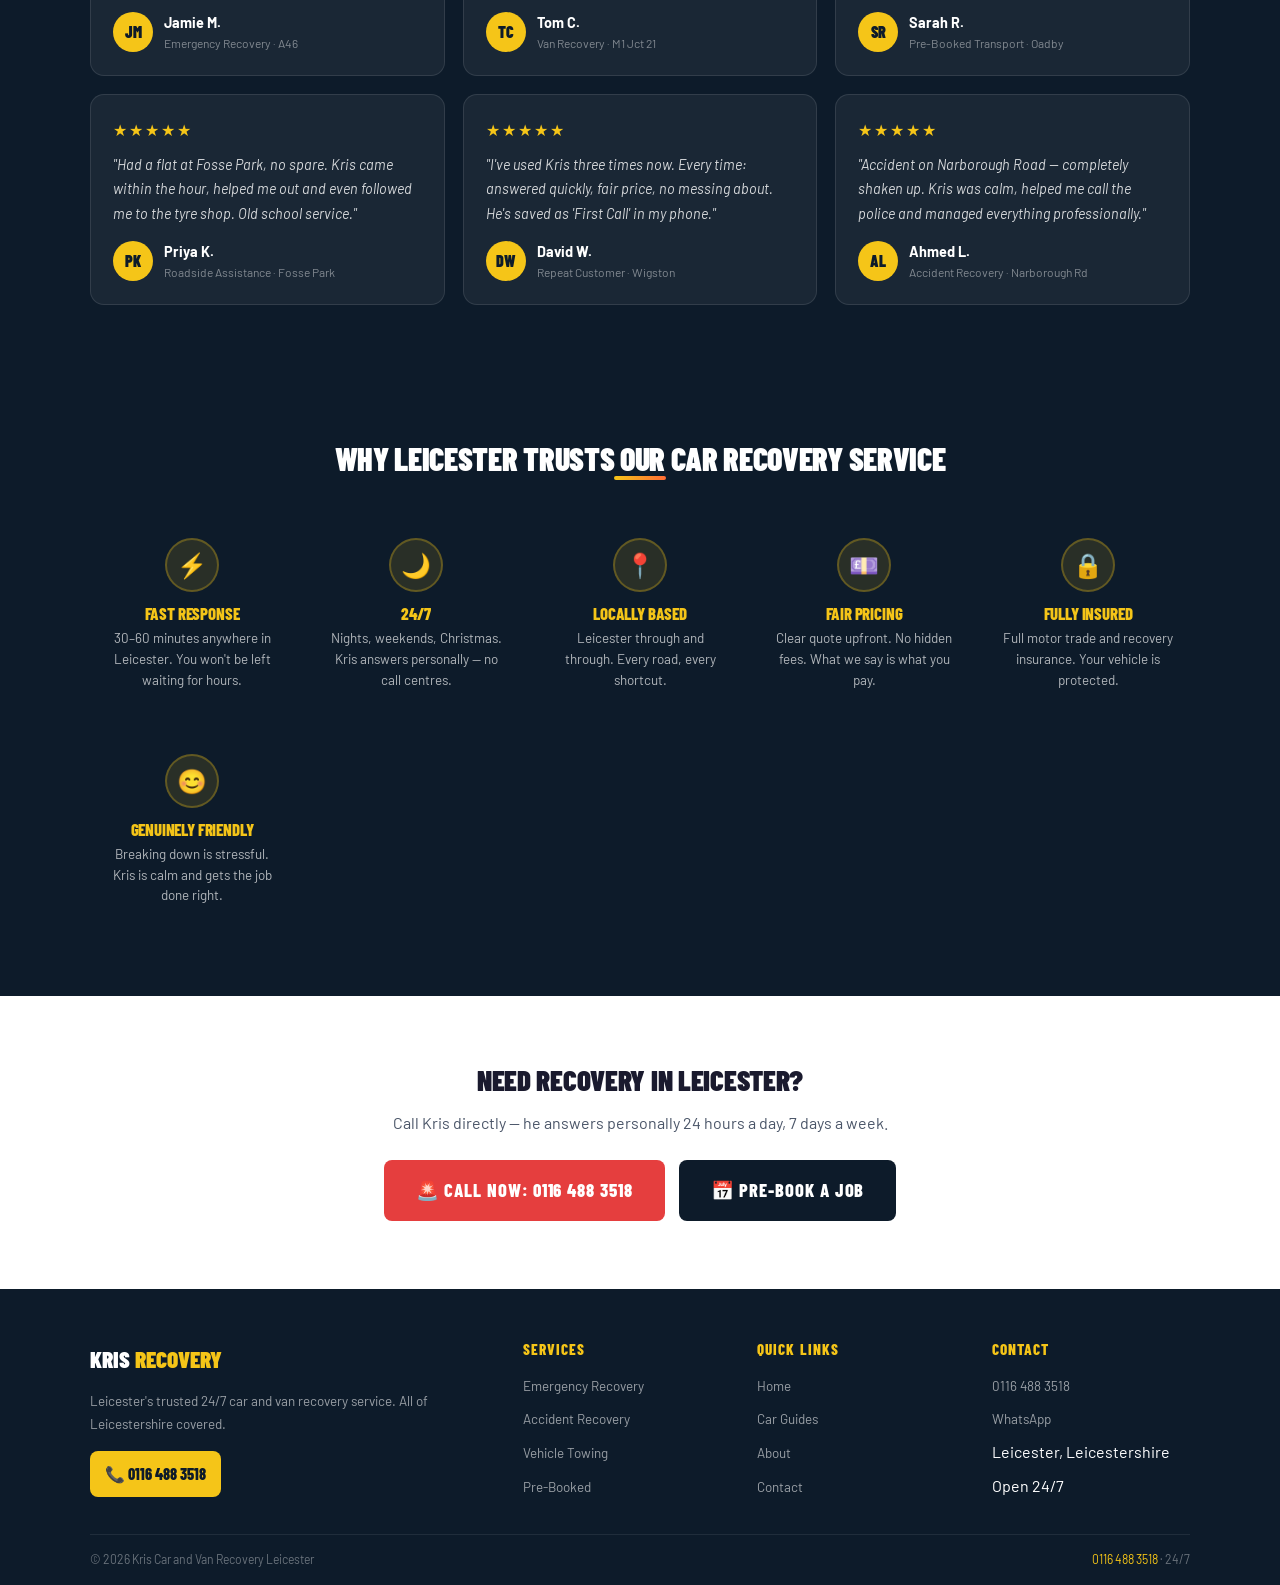
==== commit 98d6ca56: "Add files via upload" ====
--- a/about.html
+++ b/about.html
@@ -4,8 +4,12 @@
 <meta charset="UTF-8">
 <meta name="viewport" content="width=device-width, initial-scale=1.0">
 <meta name="theme-color" content="#0d1b2a">
-<title>About Leicester Car &amp; Van Recovery | Kris Recovery — Trusted &amp; Local</title>
-<meta name="description" content="Kris Car and Van Recovery — Leicester's local, trusted 24/7 recovery service. Fully insured, fast response, fair pricing. Read customer reviews and find out why Leicester trusts Kris.">
+<link rel="icon" type="image/svg+xml" href="favicon.svg">
+<link rel="icon" type="image/svg+xml" sizes="32x32" href="favicon-32.svg">
+<link rel="apple-touch-icon" href="favicon.svg">
+<meta name="msapplication-TileColor" content="#0d1b2a">
+<title>About Kris — Leicester Car Recovery &amp; Van Recovery | Trusted Local Service</title>
+<meta name="description" content="Kris provides trusted Leicester car recovery and van recovery — locally based, 24/7, fully insured. Find out why hundreds of Leicester customers call Kris first.">
 <meta name="robots" content="index, follow">
 <link rel="canonical" href="https://www.leicester-car-recovery.co.uk/about.html">
 <link rel="preconnect" href="https://fonts.googleapis.com">
@@ -29,7 +33,7 @@
 <div class="topbar">🚨 Broken down? Call now: <a href="tel:01164883518">0116 488 3518</a><span class="sep">|</span>24/7 · All of Leicestershire</div>
 <nav class="site-nav">
   <div class="nav-inner">
-    <a href="index.html" class="nav-logo">Kris Recovery<span>Leicester's Trusted Recovery</span></a>
+    <a href="index.html" class="nav-logo">Kris Recovery<span>Leicester Car Recovery &amp; Van Recovery</span></a>
     <ul class="nav-links">
       <li><a href="index.html">Home</a></li>
       <li><a href="services.html">Services</a></li>
@@ -50,7 +54,7 @@
 
 <div class="page-hero">
   <div class="section-label" style="color:var(--yellow);background:rgba(245,197,24,0.12);border-color:rgba(245,197,24,0.3)">About Us</div>
-  <h1>Leicester's Local Recovery Expert</h1>
+  <h1>Leicester Car Recovery &amp; Van Recovery — Local Expert</h1>
   <p>Not a call centre. Not a national chain. Just Kris — answering your call personally, every time.</p>
 </div>
 
@@ -58,16 +62,16 @@
   <div class="container">
     <div class="about-grid">
       <div class="about-img-wrap">
-        <img src="https://images.unsplash.com/photo-1609521263047-f8f205293f24?w=700&q=80&auto=format&fit=crop" alt="Kris Car and Van Recovery Leicester truck vehicle" loading="lazy">
+        <img src="https://images.unsplash.com/photo-1609521263047-f8f205293f24?w=700&q=80&auto=format&fit=crop" alt="Leicester car recovery and van recovery — Kris Recovery truck" loading="lazy">
         <div class="about-float">Leicester<br>Born &amp; Bred</div>
       </div>
       <div>
         <div class="section-label">About Kris Recovery</div>
-        <h2 style="font-family:'Barlow Condensed',sans-serif;font-size:2rem;font-weight:900;text-transform:uppercase;margin-bottom:14px">We're Not a Call Centre — We're Local</h2>
+        <h2 style="font-family:'Barlow Condensed',sans-serif;font-size:2rem;font-weight:900;text-transform:uppercase;margin-bottom:14px">Leicester Car Recovery &amp; Van Recovery — We're Local</h2>
         <div class="section-divider"></div>
-        <p style="color:var(--text2);margin-bottom:14px;line-height:1.74">Kris Car and Van Recovery has been serving Leicester and Leicestershire for years. When you ring the number, you get Kris directly. No automated menus, no being passed around, no waiting in a queue. Just a local man who picks up the phone and gets to you fast.</p>
+        <p style="color:var(--text2);margin-bottom:14px;line-height:1.74">Kris Car and Van Recovery has been providing Leicester car recovery and Leicester van recovery for years. Our Leicester van recovery service is trusted by tradesmen and businesses across the city. When you ring the number, you get Kris directly. No automated menus, no being passed around, no waiting in a queue. Just a local man who picks up the phone and gets to you fast.</p>
         <p style="color:var(--text2);margin-bottom:14px;line-height:1.74">As someone who has lived and worked in Leicester his whole life, Kris knows every road, estate, industrial area and shortcut in the city and surrounding areas. That local knowledge means we genuinely get to you faster than national operators working from a map.</p>
-        <p style="color:var(--text2);margin-bottom:22px;line-height:1.74">Our reputation is built entirely on doing the job properly, charging fairly, and treating every customer the way we'd want to be treated in a stressful situation. That's why most of our work comes from repeat customers and word-of-mouth across Leicestershire.</p>
+        <p style="color:var(--text2);margin-bottom:22px;line-height:1.74">Our Leicester car recovery reputation is built entirely on doing the job properly, charging fairly, and treating every customer the way we'd want to be treated in a stressful situation. That's why most of our work comes from repeat customers and word-of-mouth across Leicestershire.</p>
         <div class="about-stats">
           <div class="astat"><div class="astat-num">500+</div><div class="astat-lbl">Jobs Completed</div></div>
           <div class="astat"><div class="astat-num">24/7</div><div class="astat-lbl">Available</div></div>
@@ -102,7 +106,7 @@
 <section class="why-section">
   <div class="container">
     <div style="text-align:center;margin-bottom:8px">
-      <h2 style="font-family:'Barlow Condensed',sans-serif;font-size:2rem;font-weight:900;text-transform:uppercase;color:var(--white)">Why Leicester Trusts Kris</h2>
+      <h2 style="font-family:'Barlow Condensed',sans-serif;font-size:2rem;font-weight:900;text-transform:uppercase;color:var(--white)">Why Leicester Trusts Our Car Recovery Service</h2>
       <div class="section-divider center"></div>
     </div>
     <div class="why-grid">
